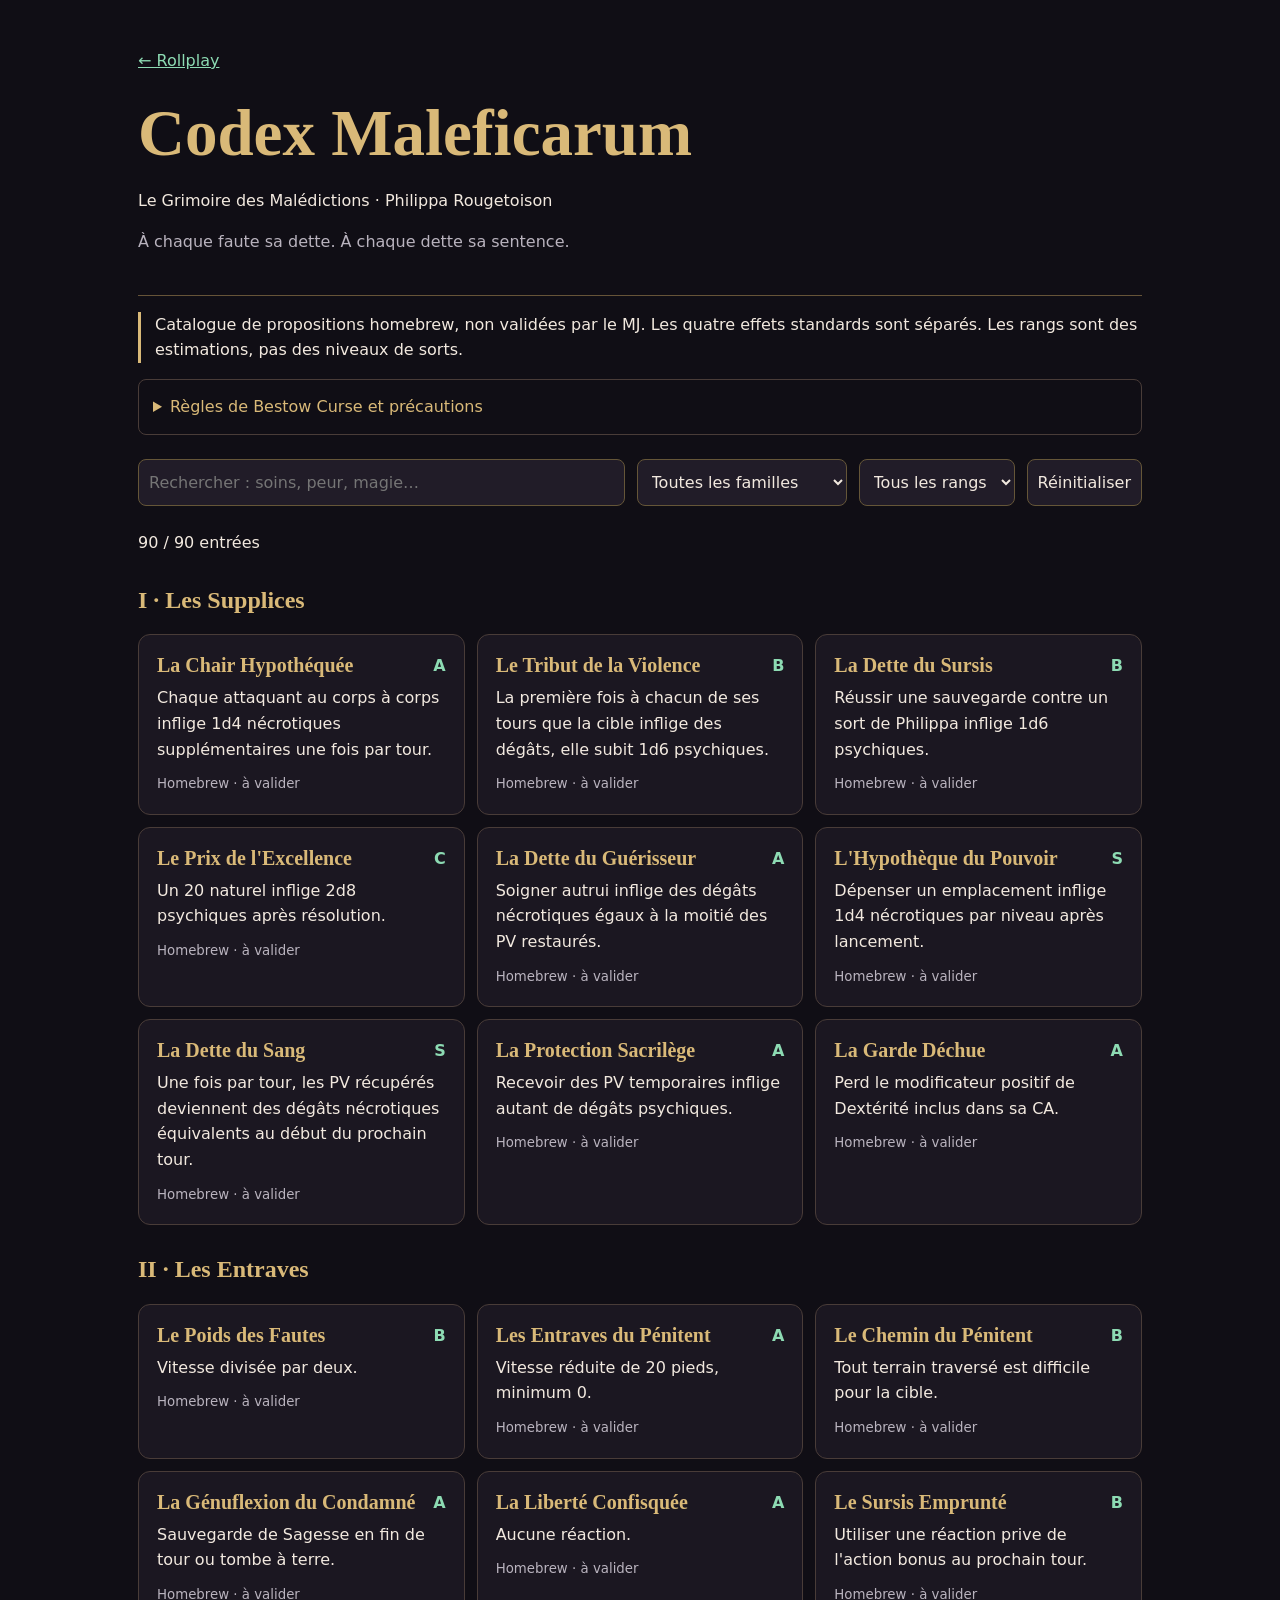
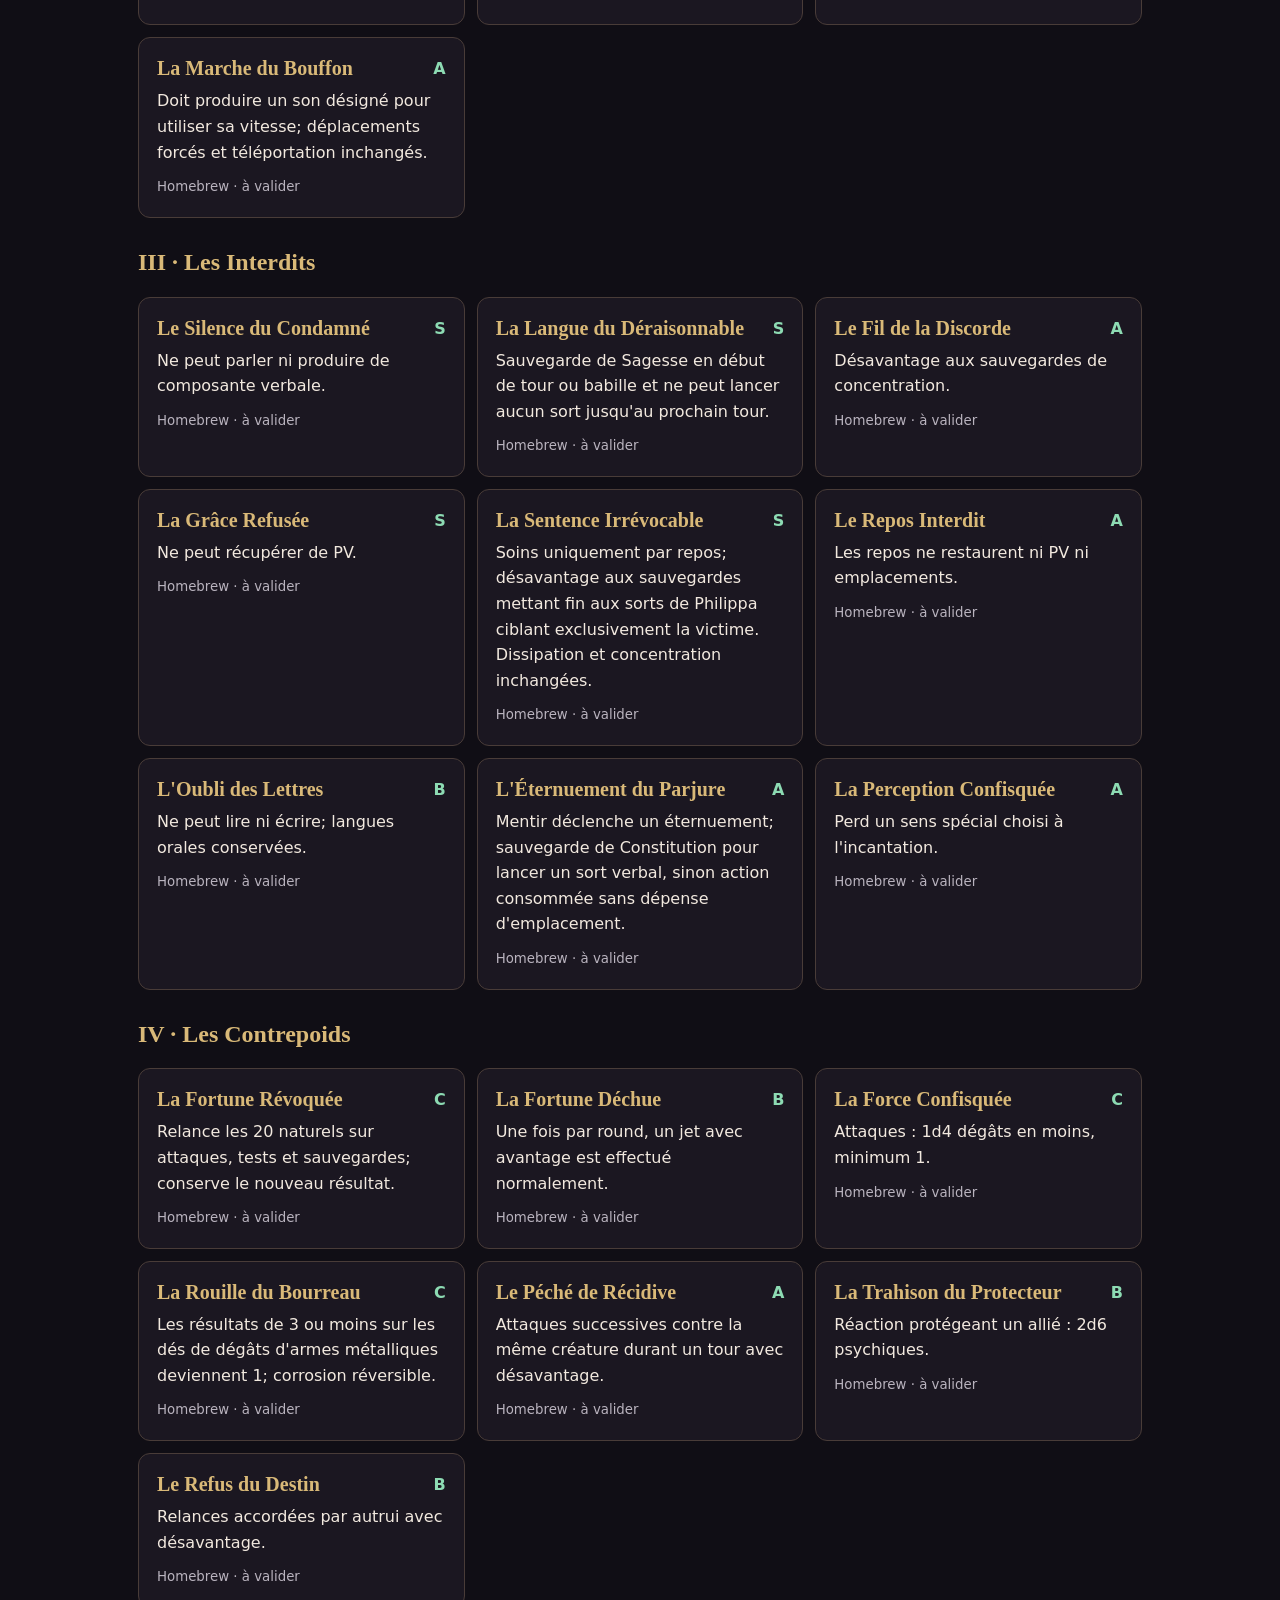
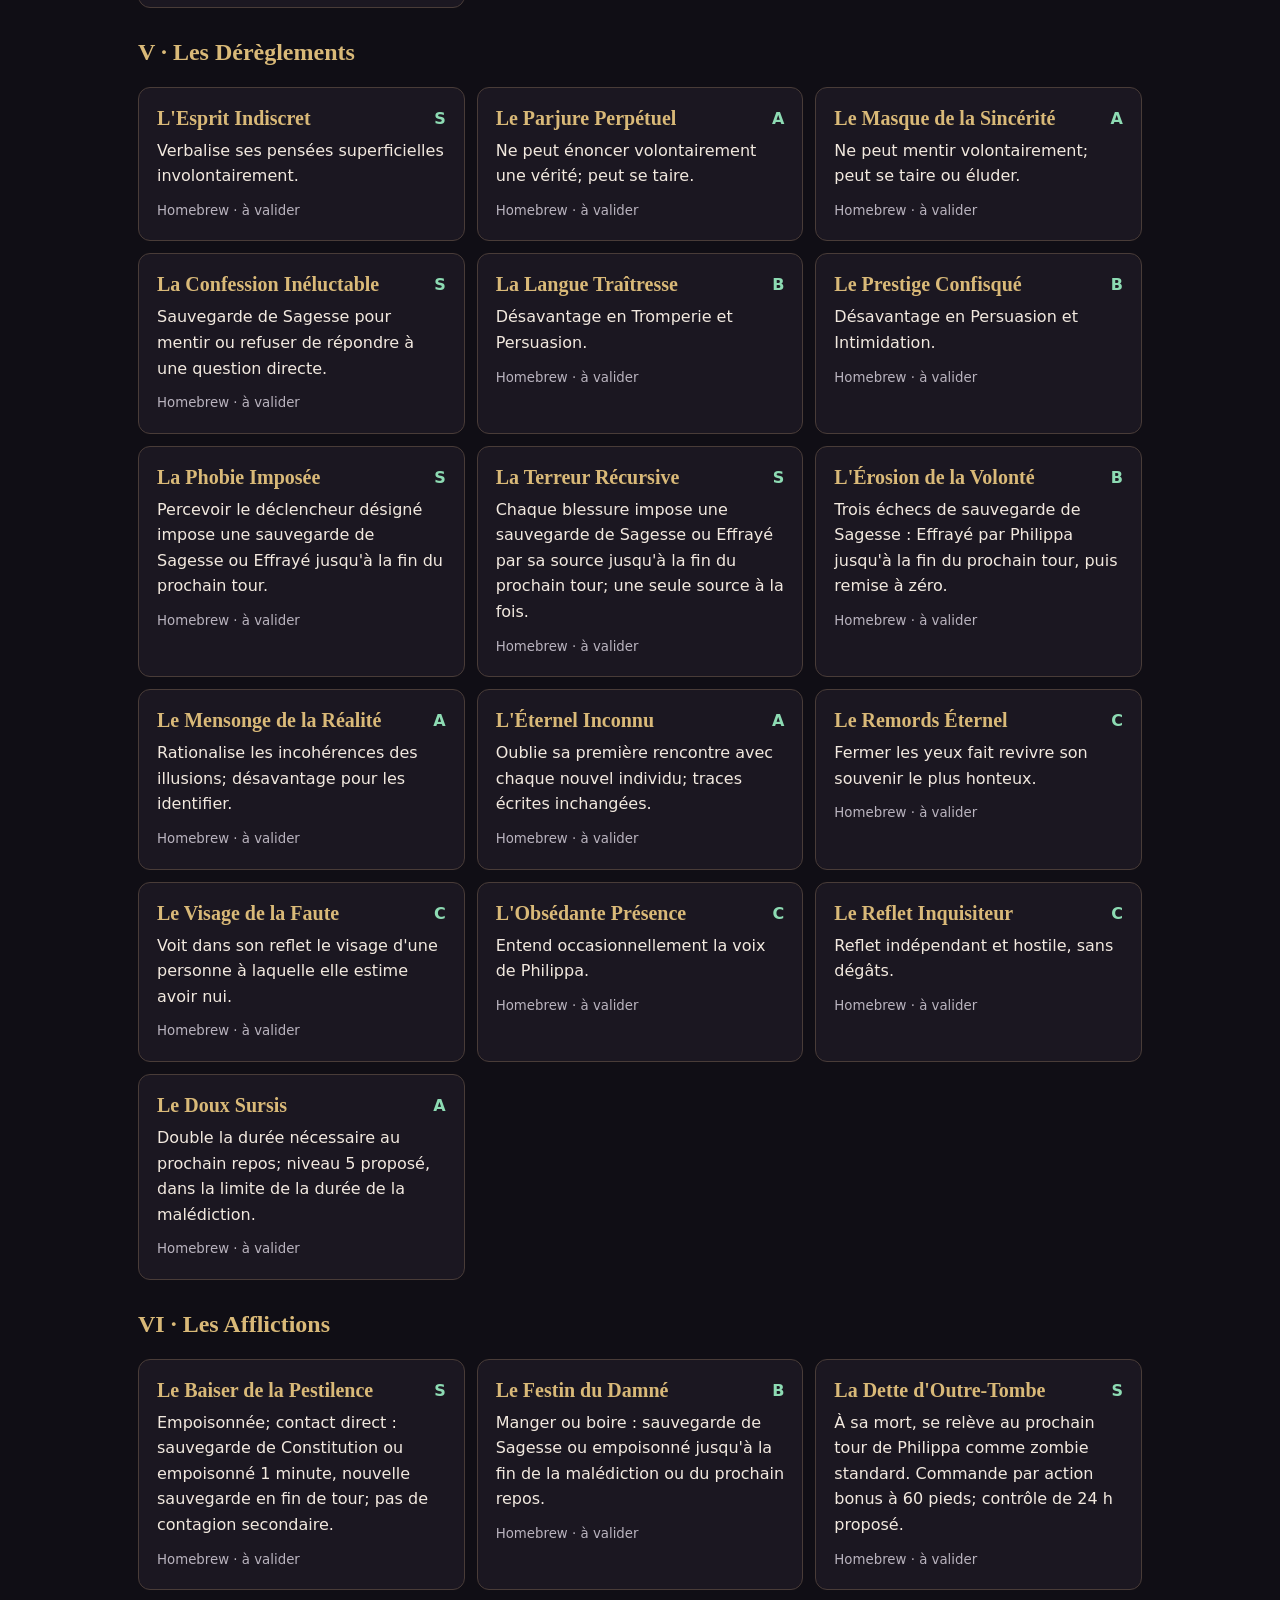
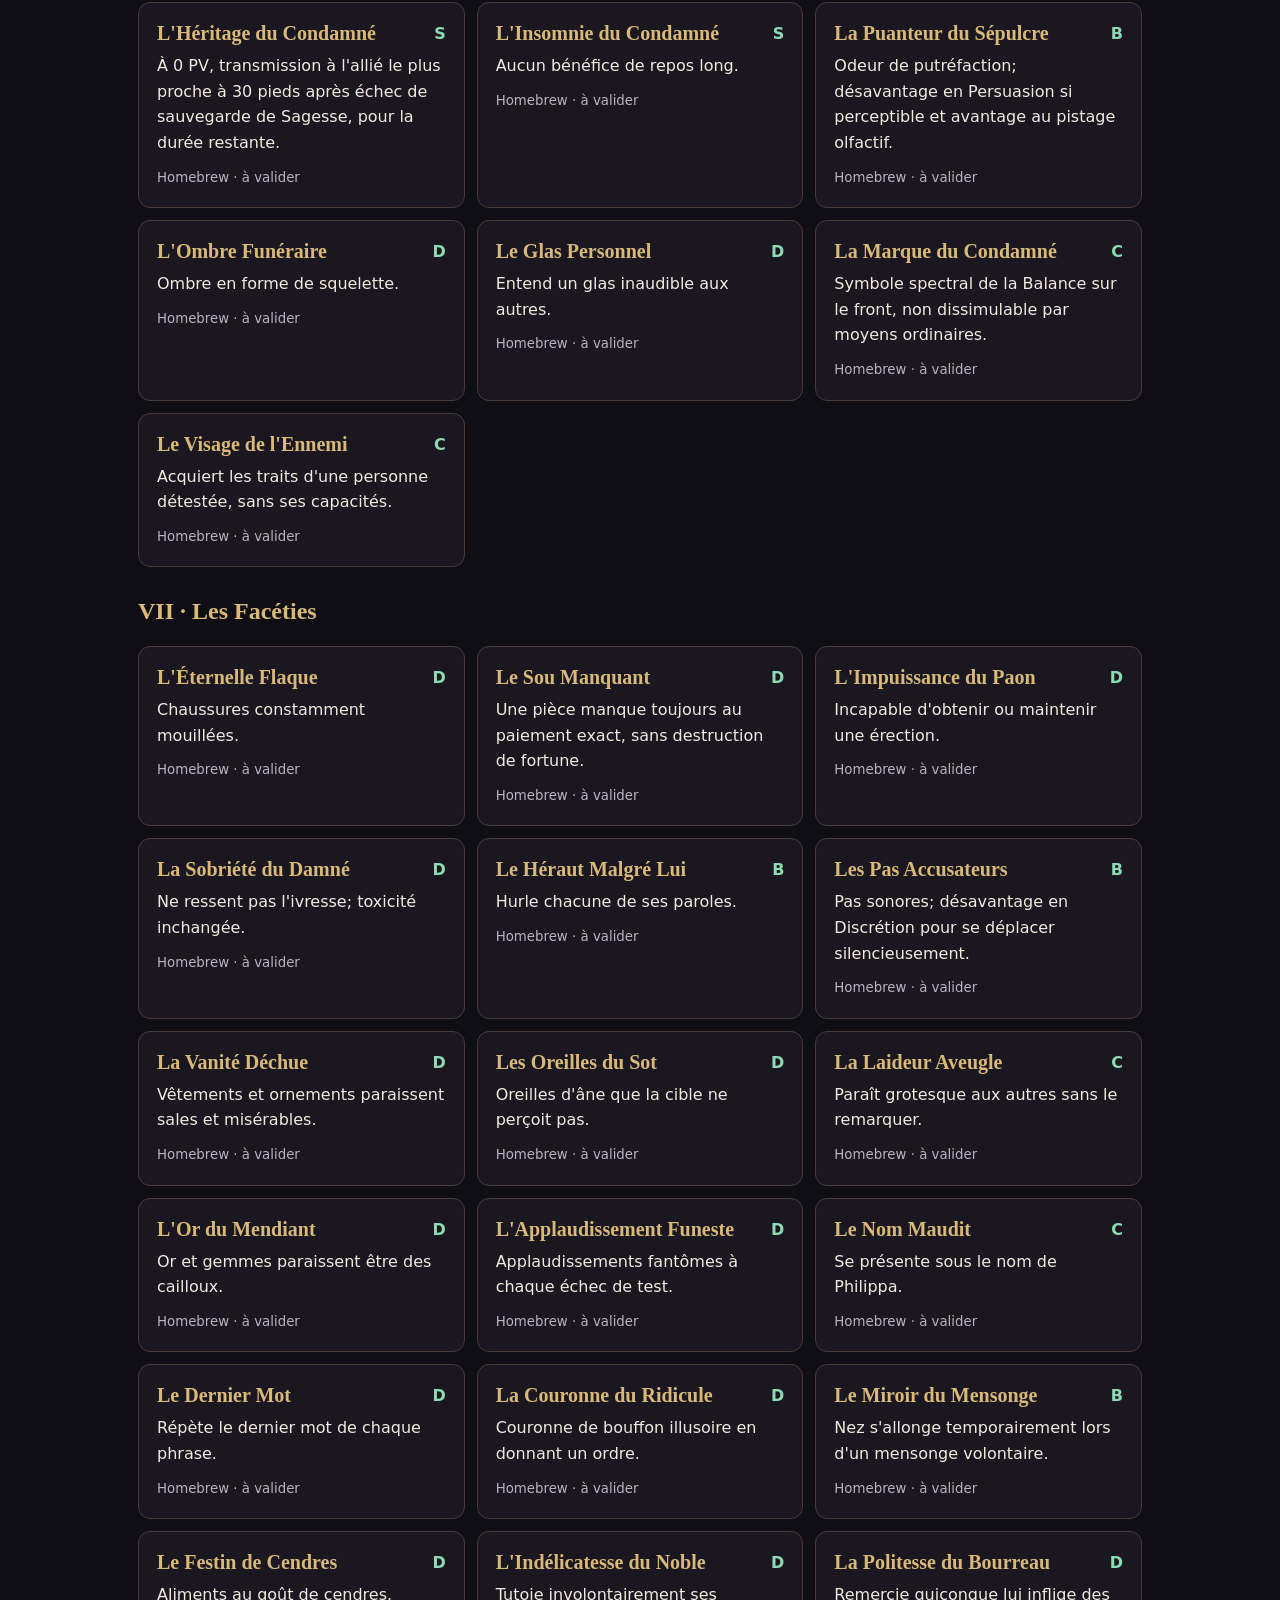
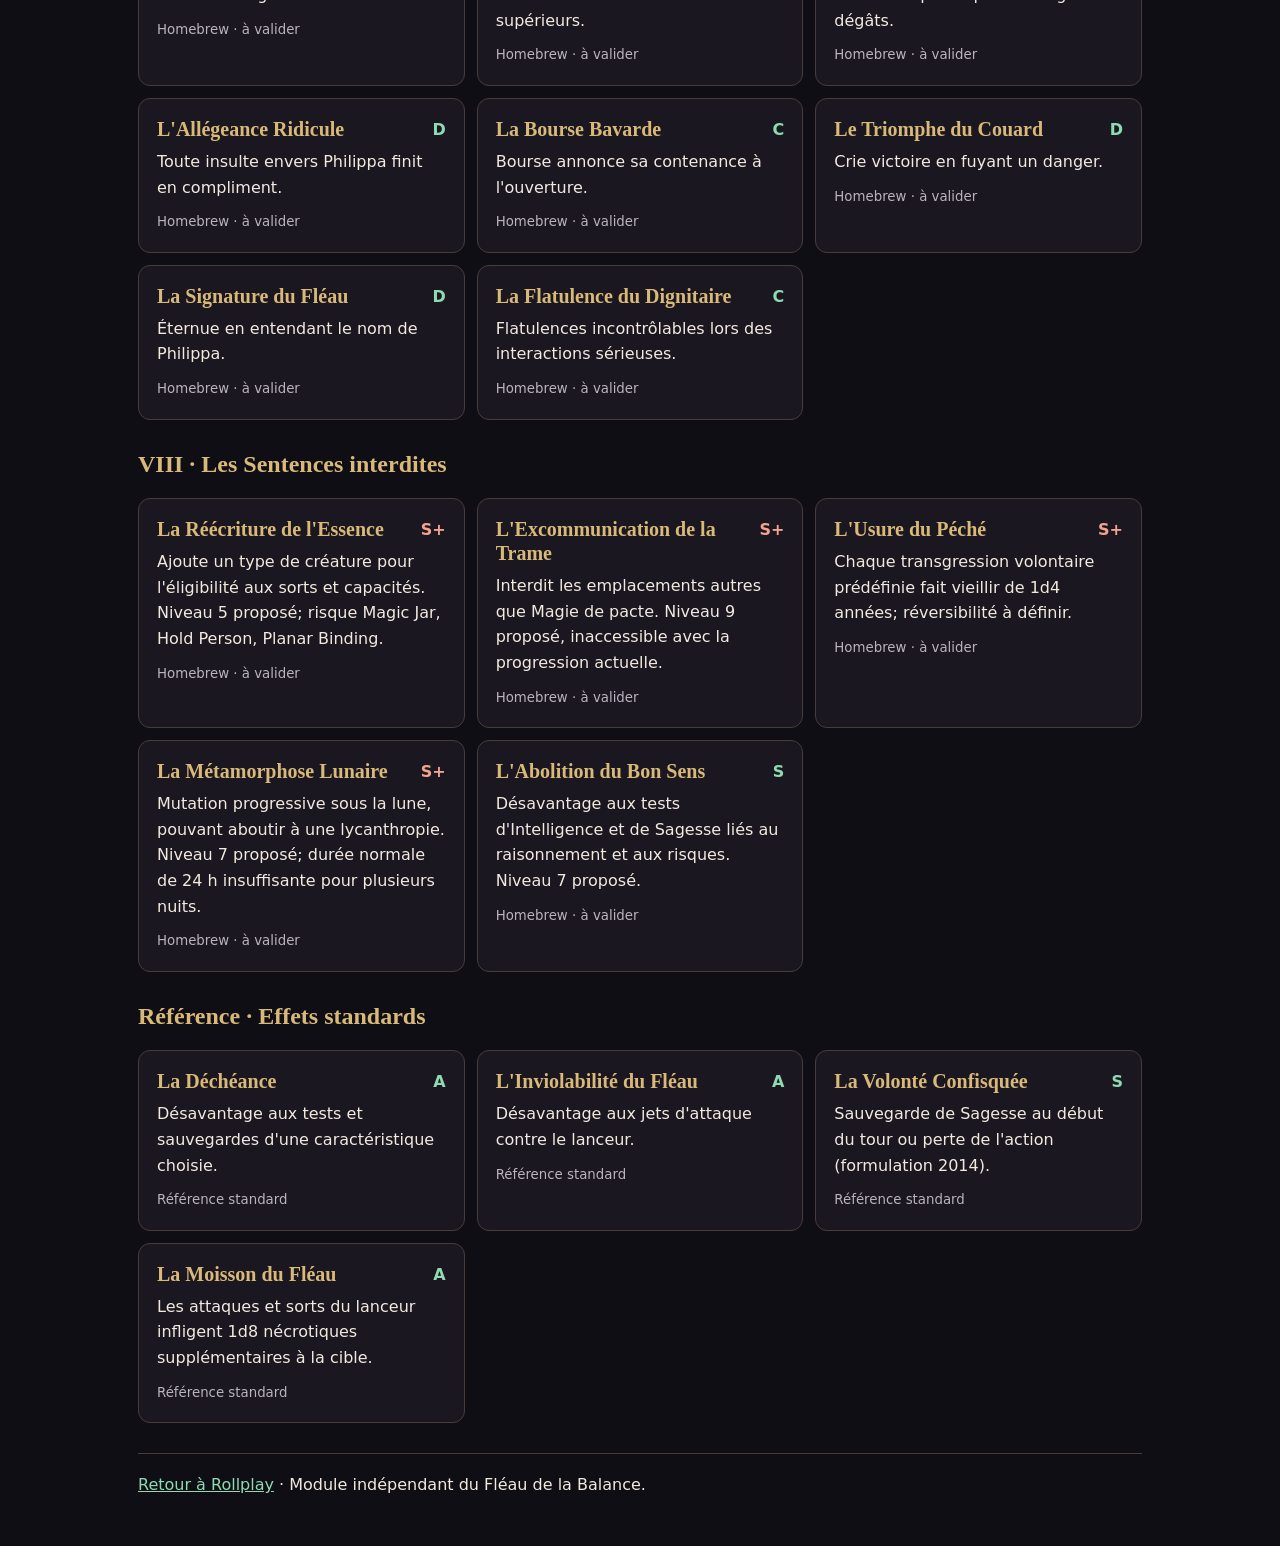
==== codex-maleficarum/index.html @ df16d347 "Add standalone Codex Maleficarum curse grimoire" ====
<!doctype html><html lang="fr"><head><meta charset="utf-8"><meta name="viewport" content="width=device-width,initial-scale=1"><title>Codex Maleficarum · Rollplay</title><style>:root{color-scheme:dark;--gold:#d9b978;--green:#8ddbb3;--muted:#b9b3be}*{box-sizing:border-box}body{margin:auto;max-width:1100px;padding:clamp(16px,4vw,48px);background:#100e15;color:#f2e9df;font:16px/1.6 system-ui}a{color:var(--green)}h1,h2,h3{font-family:Georgia,serif;color:var(--gold);line-height:1.2}h1{font-size:clamp(34px,6vw,65px);margin:20px 0 8px}header{border-bottom:1px solid #665438;padding-bottom:24px}small,.muted{color:var(--muted)}.filters{display:flex;flex-wrap:wrap;gap:12px;margin:24px 0}input,select,button{font:inherit;padding:10px;border:1px solid #655638;border-radius:8px;background:#211c28;color:#f2e9df}input{flex:1;min-width:210px}button{cursor:pointer}section{margin:30px 0}.cards{display:grid;grid-template-columns:repeat(auto-fit,minmax(min(100%,270px),1fr));gap:12px}article{background:#1b1721;border:1px solid #493c38;border-radius:12px;padding:18px}article h3{margin:0 0 8px;font-size:20px}article p{margin:8px 0}.rank{float:right;color:var(--green);font-weight:bold}.danger{color:#f4a38e}details{border:1px solid #493c38;padding:14px;border-radius:8px}summary{cursor:pointer;color:var(--gold)}.warning{border-left:3px solid var(--gold);padding-left:14px}footer{border-top:1px solid #493c38;padding-top:18px}</style></head><body><header><a href="../">← Rollplay</a><h1>Codex Maleficarum</h1><p>Le Grimoire des Malédictions · Philippa Rougetoison</p><p class="muted">À chaque faute sa dette. À chaque dette sa sentence.</p></header><p class="warning">Catalogue de propositions homebrew, non validées par le MJ. Les quatre effets standards sont séparés. Les rangs sont des estimations, pas des niveaux de sorts.</p><details><summary>Règles de Bestow Curse et précautions</summary><p>Contact, sauvegarde initiale de Sagesse. Niveau 3 : concentration, 1 minute ; niveau 4 : concentration, 10 minutes ; niveaux 5–6 : 8 heures ; niveaux 7–8 : 24 heures ; niveau 9 : jusqu'à dissipation. À partir du niveau 5, pas de concentration. Les effets du même sort ne se cumulent normalement pas. Les niveaux minimaux homebrew n'autorisent pas automatiquement une puissance supérieure. Les références sont à vérifier selon l'édition utilisée.</p><p>S+ : interdite ou risque de rupture des règles ; S : majeure ; A : excellente ; B : situationnelle ; C : spécialisée ; D : narrative. Les durées secondaires et ambiguïtés restantes sont à valider avec le MJ.</p></details><div class="filters"><input id="q" type="search" placeholder="Rechercher : soins, peur, magie…" aria-label="Rechercher"><select id="family" aria-label="Famille"><option value="">Toutes les familles</option></select><select id="rank" aria-label="Rang"><option value="">Tous les rangs</option></select><button id="reset">Réinitialiser</button></div><p id="count" role="status"></p><main id="results"></main><footer><a href="../">Retour à Rollplay</a> · Module indépendant du Fléau de la Balance.</footer><script>const data=[["Offensif","La Chair Hypothéquée","A","Chaque attaquant au corps à corps inflige 1d4 nécrotiques supplémentaires une fois par tour."],["Offensif","Le Tribut de la Violence","B","La première fois à chacun de ses tours que la cible inflige des dégâts, elle subit 1d6 psychiques."],["Offensif","La Dette du Sursis","B","Réussir une sauvegarde contre un sort de Philippa inflige 1d6 psychiques."],["Offensif","Le Prix de l'Excellence","C","Un 20 naturel inflige 2d8 psychiques après résolution."],["Offensif","La Dette du Guérisseur","A","Soigner autrui inflige des dégâts nécrotiques égaux à la moitié des PV restaurés."],["Offensif","L'Hypothèque du Pouvoir","S","Dépenser un emplacement inflige 1d4 nécrotiques par niveau après lancement."],["Offensif","La Dette du Sang","S","Une fois par tour, les PV récupérés deviennent des dégâts nécrotiques équivalents au début du prochain tour."],["Offensif","La Protection Sacrilège","A","Recevoir des PV temporaires inflige autant de dégâts psychiques."],["Offensif","La Garde Déchue","A","Perd le modificateur positif de Dextérité inclus dans sa CA."],["Contrôle physique","Le Poids des Fautes","B","Vitesse divisée par deux."],["Contrôle physique","Les Entraves du Pénitent","A","Vitesse réduite de 20 pieds, minimum 0."],["Contrôle physique","Le Chemin du Pénitent","B","Tout terrain traversé est difficile pour la cible."],["Contrôle physique","La Génuflexion du Condamné","A","Sauvegarde de Sagesse en fin de tour ou tombe à terre."],["Contrôle physique","La Liberté Confisquée","A","Aucune réaction."],["Contrôle physique","Le Sursis Emprunté","B","Utiliser une réaction prive de l'action bonus au prochain tour."],["Contrôle physique","La Marche du Bouffon","A","Doit produire un son désigné pour utiliser sa vitesse; déplacements forcés et téléportation inchangés."],["Neutralisation","Le Silence du Condamné","S","Ne peut parler ni produire de composante verbale."],["Neutralisation","La Langue du Déraisonnable","S","Sauvegarde de Sagesse en début de tour ou babille et ne peut lancer aucun sort jusqu'au prochain tour."],["Neutralisation","Le Fil de la Discorde","A","Désavantage aux sauvegardes de concentration."],["Neutralisation","La Grâce Refusée","S","Ne peut récupérer de PV."],["Neutralisation","La Sentence Irrévocable","S","Soins uniquement par repos; désavantage aux sauvegardes mettant fin aux sorts de Philippa ciblant exclusivement la victime. Dissipation et concentration inchangées."],["Neutralisation","Le Repos Interdit","A","Les repos ne restaurent ni PV ni emplacements."],["Neutralisation","L'Oubli des Lettres","B","Ne peut lire ni écrire; langues orales conservées."],["Neutralisation","L'Éternuement du Parjure","A","Mentir déclenche un éternuement; sauvegarde de Constitution pour lancer un sort verbal, sinon action consommée sans dépense d'emplacement."],["Neutralisation","La Perception Confisquée","A","Perd un sens spécial choisi à l'incantation."],["Défensif","La Fortune Révoquée","C","Relance les 20 naturels sur attaques, tests et sauvegardes; conserve le nouveau résultat."],["Défensif","La Fortune Déchue","B","Une fois par round, un jet avec avantage est effectué normalement."],["Défensif","La Force Confisquée","C","Attaques : 1d4 dégâts en moins, minimum 1."],["Défensif","La Rouille du Bourreau","C","Les résultats de 3 ou moins sur les dés de dégâts d'armes métalliques deviennent 1; corrosion réversible."],["Défensif","Le Péché de Récidive","A","Attaques successives contre la même créature durant un tour avec désavantage."],["Défensif","La Trahison du Protecteur","B","Réaction protégeant un allié : 2d6 psychiques."],["Défensif","Le Refus du Destin","B","Relances accordées par autrui avec désavantage."],["Mental et social","L'Esprit Indiscret","S","Verbalise ses pensées superficielles involontairement."],["Mental et social","Le Parjure Perpétuel","A","Ne peut énoncer volontairement une vérité; peut se taire."],["Mental et social","Le Masque de la Sincérité","A","Ne peut mentir volontairement; peut se taire ou éluder."],["Mental et social","La Confession Inéluctable","S","Sauvegarde de Sagesse pour mentir ou refuser de répondre à une question directe."],["Mental et social","La Langue Traîtresse","B","Désavantage en Tromperie et Persuasion."],["Mental et social","Le Prestige Confisqué","B","Désavantage en Persuasion et Intimidation."],["Mental et social","La Phobie Imposée","S","Percevoir le déclencheur désigné impose une sauvegarde de Sagesse ou Effrayé jusqu'à la fin du prochain tour."],["Mental et social","La Terreur Récursive","S","Chaque blessure impose une sauvegarde de Sagesse ou Effrayé par sa source jusqu'à la fin du prochain tour; une seule source à la fois."],["Mental et social","L'Érosion de la Volonté","B","Trois échecs de sauvegarde de Sagesse : Effrayé par Philippa jusqu'à la fin du prochain tour, puis remise à zéro."],["Mental et social","Le Mensonge de la Réalité","A","Rationalise les incohérences des illusions; désavantage pour les identifier."],["Mental et social","L'Éternel Inconnu","A","Oublie sa première rencontre avec chaque nouvel individu; traces écrites inchangées."],["Mental et social","Le Remords Éternel","C","Fermer les yeux fait revivre son souvenir le plus honteux."],["Mental et social","Le Visage de la Faute","C","Voit dans son reflet le visage d'une personne à laquelle elle estime avoir nui."],["Mental et social","L'Obsédante Présence","C","Entend occasionnellement la voix de Philippa."],["Mental et social","Le Reflet Inquisiteur","C","Reflet indépendant et hostile, sans dégâts."],["Mental et social","Le Doux Sursis","A","Double la durée nécessaire au prochain repos; niveau 5 proposé, dans la limite de la durée de la malédiction."],["Funéraire et corporel","Le Baiser de la Pestilence","S","Empoisonnée; contact direct : sauvegarde de Constitution ou empoisonné 1 minute, nouvelle sauvegarde en fin de tour; pas de contagion secondaire."],["Funéraire et corporel","Le Festin du Damné","B","Manger ou boire : sauvegarde de Sagesse ou empoisonné jusqu'à la fin de la malédiction ou du prochain repos."],["Funéraire et corporel","La Dette d'Outre-Tombe","S","À sa mort, se relève au prochain tour de Philippa comme zombie standard. Commande par action bonus à 60 pieds; contrôle de 24 h proposé."],["Funéraire et corporel","L'Héritage du Condamné","S","À 0 PV, transmission à l'allié le plus proche à 30 pieds après échec de sauvegarde de Sagesse, pour la durée restante."],["Funéraire et corporel","L'Insomnie du Condamné","S","Aucun bénéfice de repos long."],["Funéraire et corporel","La Puanteur du Sépulcre","B","Odeur de putréfaction; désavantage en Persuasion si perceptible et avantage au pistage olfactif."],["Funéraire et corporel","L'Ombre Funéraire","D","Ombre en forme de squelette."],["Funéraire et corporel","Le Glas Personnel","D","Entend un glas inaudible aux autres."],["Funéraire et corporel","La Marque du Condamné","C","Symbole spectral de la Balance sur le front, non dissimulable par moyens ordinaires."],["Funéraire et corporel","Le Visage de l'Ennemi","C","Acquiert les traits d'une personne détestée, sans ses capacités."],["Roleplay","L'Éternelle Flaque","D","Chaussures constamment mouillées."],["Roleplay","Le Sou Manquant","D","Une pièce manque toujours au paiement exact, sans destruction de fortune."],["Roleplay","L'Impuissance du Paon","D","Incapable d'obtenir ou maintenir une érection."],["Roleplay","La Sobriété du Damné","D","Ne ressent pas l'ivresse; toxicité inchangée."],["Roleplay","Le Héraut Malgré Lui","B","Hurle chacune de ses paroles."],["Roleplay","Les Pas Accusateurs","B","Pas sonores; désavantage en Discrétion pour se déplacer silencieusement."],["Roleplay","La Vanité Déchue","D","Vêtements et ornements paraissent sales et misérables."],["Roleplay","Les Oreilles du Sot","D","Oreilles d'âne que la cible ne perçoit pas."],["Roleplay","La Laideur Aveugle","C","Paraît grotesque aux autres sans le remarquer."],["Roleplay","L'Or du Mendiant","D","Or et gemmes paraissent être des cailloux."],["Roleplay","L'Applaudissement Funeste","D","Applaudissements fantômes à chaque échec de test."],["Roleplay","Le Nom Maudit","C","Se présente sous le nom de Philippa."],["Roleplay","Le Dernier Mot","D","Répète le dernier mot de chaque phrase."],["Roleplay","La Couronne du Ridicule","D","Couronne de bouffon illusoire en donnant un ordre."],["Roleplay","Le Miroir du Mensonge","B","Nez s'allonge temporairement lors d'un mensonge volontaire."],["Roleplay","Le Festin de Cendres","D","Aliments au goût de cendres."],["Roleplay","L'Indélicatesse du Noble","D","Tutoie involontairement ses supérieurs."],["Roleplay","La Politesse du Bourreau","D","Remercie quiconque lui inflige des dégâts."],["Roleplay","L'Allégeance Ridicule","D","Toute insulte envers Philippa finit en compliment."],["Roleplay","La Bourse Bavarde","C","Bourse annonce sa contenance à l'ouverture."],["Roleplay","Le Triomphe du Couard","D","Crie victoire en fuyant un danger."],["Roleplay","La Signature du Fléau","D","Éternue en entendant le nom de Philippa."],["Roleplay","La Flatulence du Dignitaire","C","Flatulences incontrôlables lors des interactions sérieuses."],["Ontologique","La Réécriture de l'Essence","S+","Ajoute un type de créature pour l'éligibilité aux sorts et capacités. Niveau 5 proposé; risque Magic Jar, Hold Person, Planar Binding."],["Ontologique","L'Excommunication de la Trame","S+","Interdit les emplacements autres que Magie de pacte. Niveau 9 proposé, inaccessible avec la progression actuelle."],["Ontologique","L'Usure du Péché","S+","Chaque transgression volontaire prédéfinie fait vieillir de 1d4 années; réversibilité à définir."],["Ontologique","La Métamorphose Lunaire","S+","Mutation progressive sous la lune, pouvant aboutir à une lycanthropie. Niveau 7 proposé; durée normale de 24 h insuffisante pour plusieurs nuits."],["Ontologique","L'Abolition du Bon Sens","S","Désavantage aux tests d'Intelligence et de Sagesse liés au raisonnement et aux risques. Niveau 7 proposé."],["Officiel","La Déchéance","A","Désavantage aux tests et sauvegardes d'une caractéristique choisie."],["Officiel","L'Inviolabilité du Fléau","A","Désavantage aux jets d'attaque contre le lanceur."],["Officiel","La Volonté Confisquée","S","Sauvegarde de Sagesse au début du tour ou perte de l'action (formulation 2014)."],["Officiel","La Moisson du Fléau","A","Les attaques et sorts du lanceur infligent 1d8 nécrotiques supplémentaires à la cible."]];const names={"Offensif":"I · Les Supplices","Contrôle physique":"II · Les Entraves","Neutralisation":"III · Les Interdits","Défensif":"IV · Les Contrepoids","Mental et social":"V · Les Dérèglements","Funéraire et corporel":"VI · Les Afflictions","Roleplay":"VII · Les Facéties","Ontologique":"VIII · Les Sentences interdites","Officiel":"Référence · Effets standards"};const el=id=>document.getElementById(id);const norm=s=>s.normalize("NFD").replace(/[\u0300-\u036f]/g,"").toLowerCase();for(const f of Object.keys(names))el("family").add(new Option(f,f));for(const r of ["S+","S","A","B","C","D"])el("rank").add(new Option(r,r));function node(tag,txt,cls){const e=document.createElement(tag);if(txt)e.textContent=txt;if(cls)e.className=cls;return e}function render(){const rows=data.filter(x=>(!el("family").value||x[0]===el("family").value)&&(!el("rank").value||x[2]===el("rank").value)&&norm(x.join(" ")).includes(norm(el("q").value)));el("count").textContent=rows.length+" / "+data.length+" entrées";el("results").replaceChildren();for(const f of Object.keys(names)){const subset=rows.filter(x=>x[0]===f);if(!subset.length)continue;const section=node("section");section.append(node("h2",names[f]));const grid=node("div","","cards");for(const x of subset){const card=node("article");card.append(node("span",x[2],"rank"+(x[2]==="S+"?" danger":"")),node("h3",x[1]),node("p",x[3]),node("small",f==="Officiel"?"Référence standard":"Homebrew · à valider"));grid.append(card)}section.append(grid);el("results").append(section)}if(!rows.length)el("results").append(node("p","Aucun résultat."))}for(const id of ["q","family","rank"])el(id).addEventListener("input",render);el("reset").onclick=()=>{for(const id of ["q","family","rank"])el(id).value="";render()};render();</script></body></html>
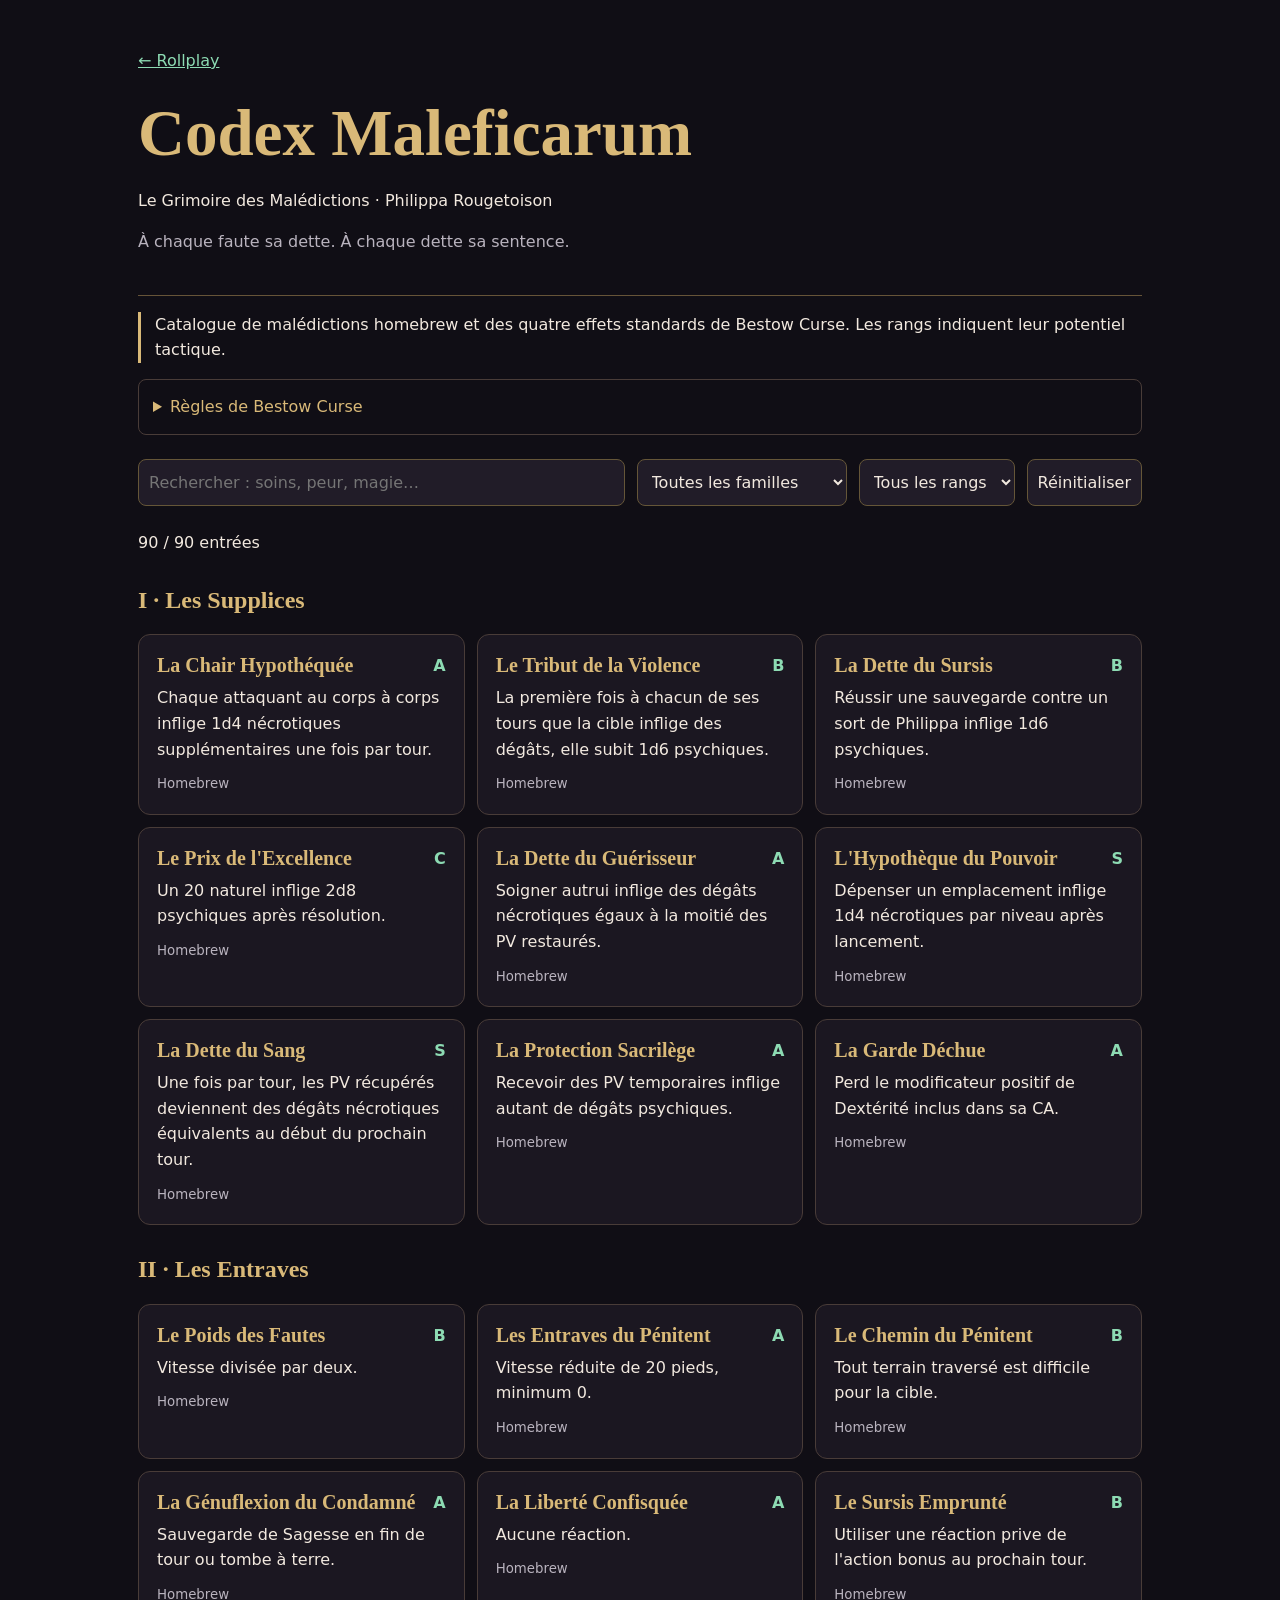
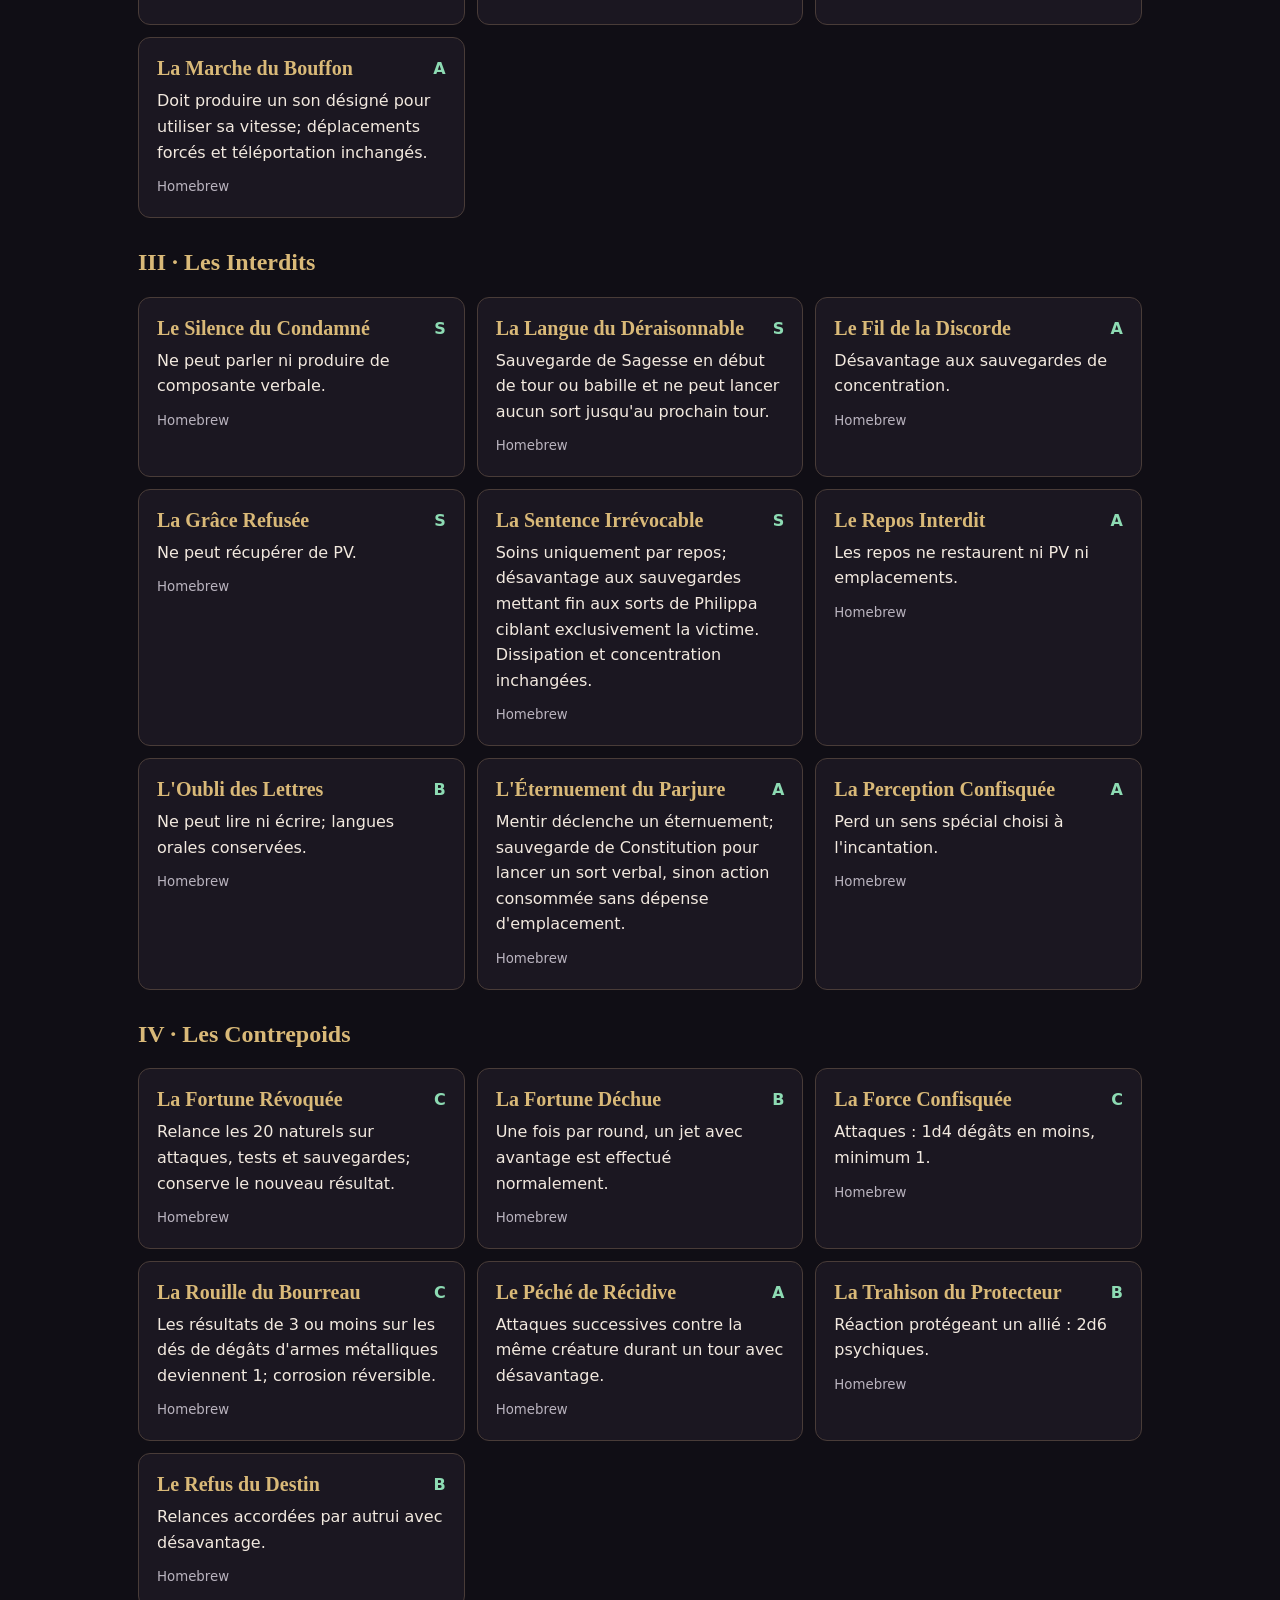
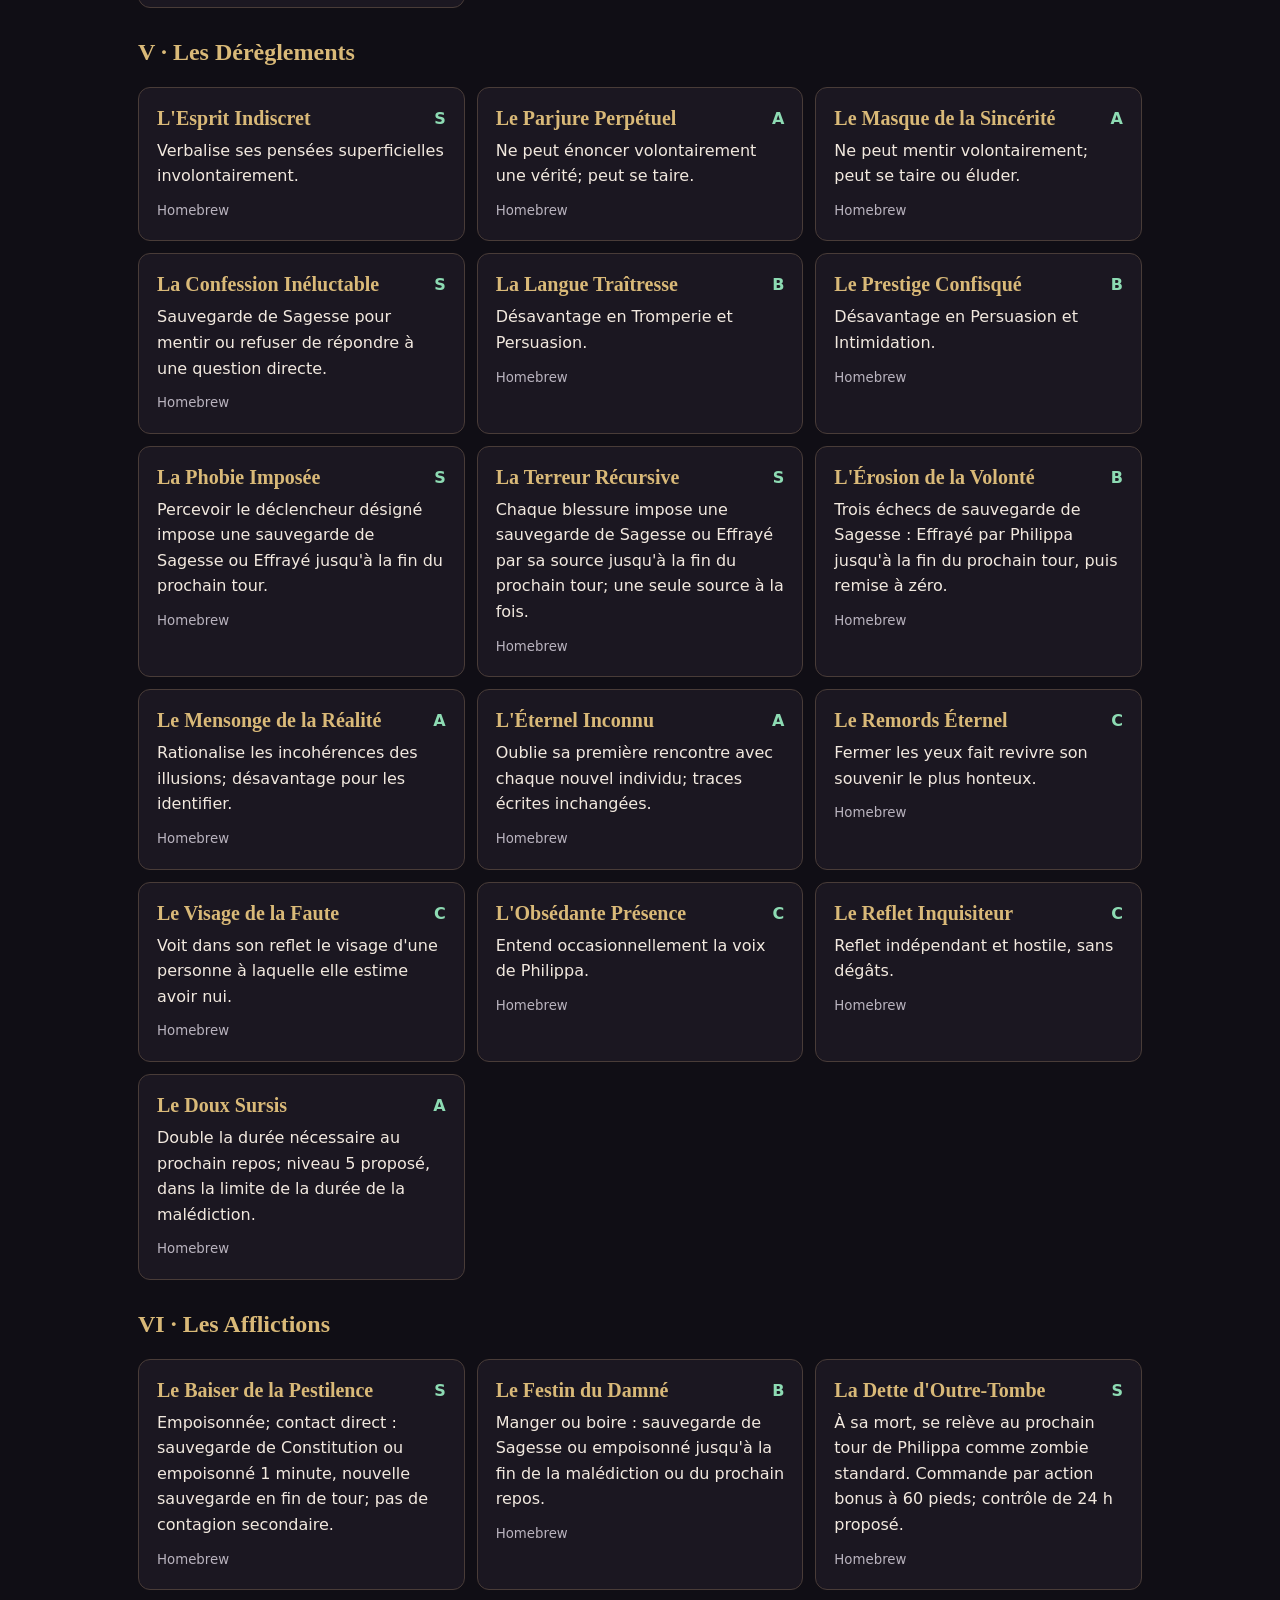
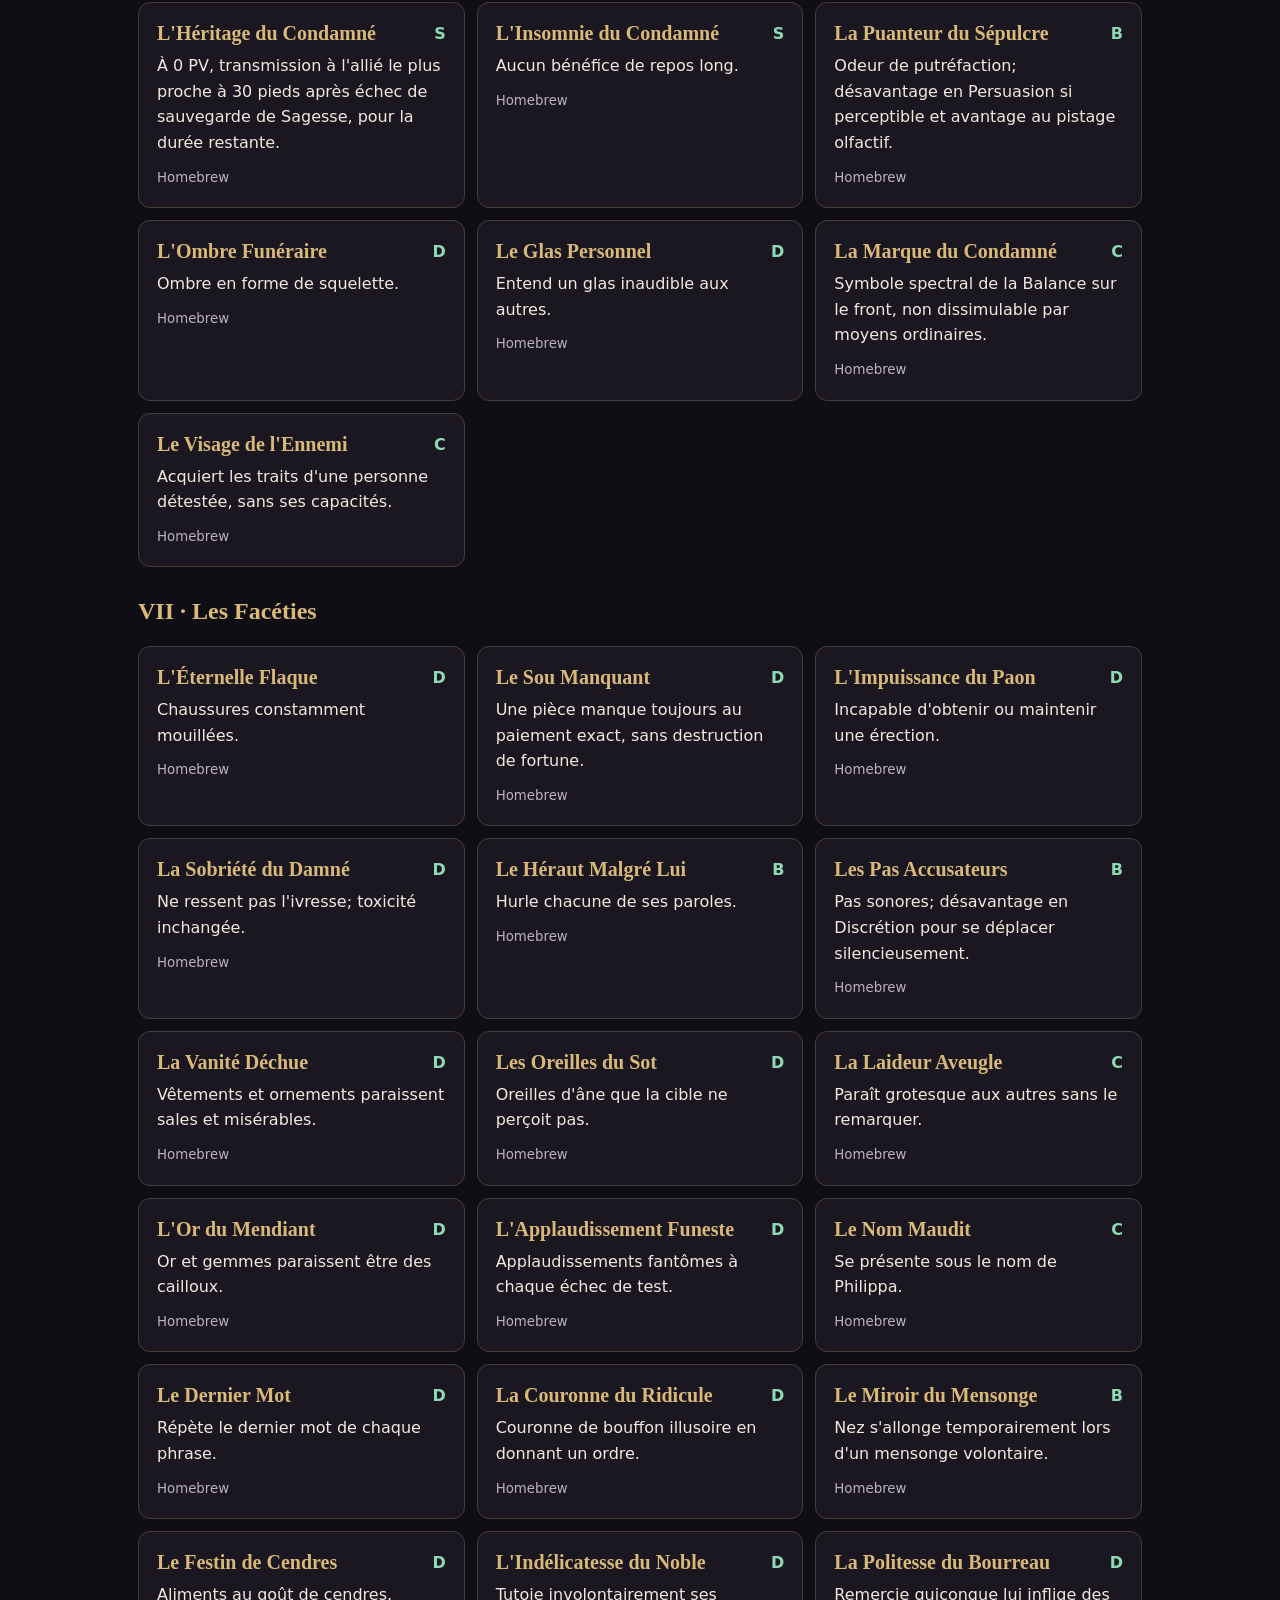
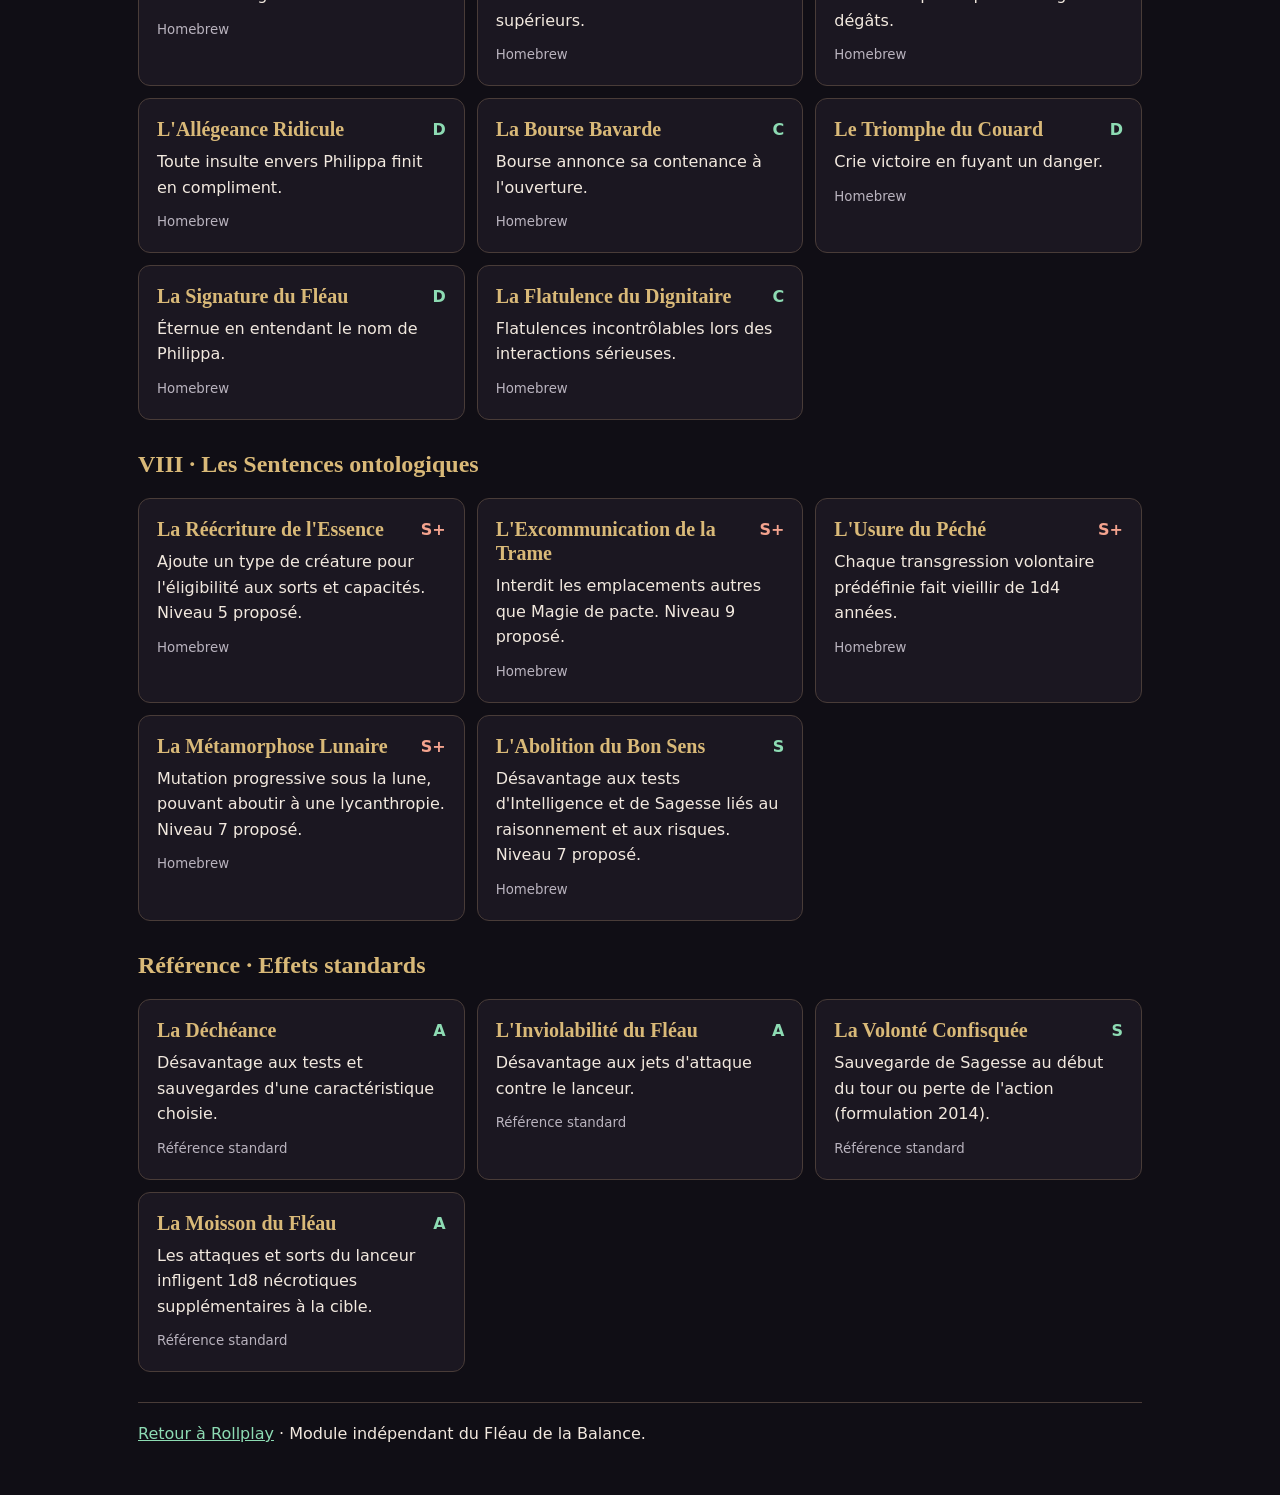
==== commit ea07d6c6: "Remove risk commentary from curse grimoire and retain neutral mechanics" ====
--- a/codex-maleficarum/index.html
+++ b/codex-maleficarum/index.html
@@ -1 +1 @@
-<!doctype html><html lang="fr"><head><meta charset="utf-8"><meta name="viewport" content="width=device-width,initial-scale=1"><title>Codex Maleficarum · Rollplay</title><style>:root{color-scheme:dark;--gold:#d9b978;--green:#8ddbb3;--muted:#b9b3be}*{box-sizing:border-box}body{margin:auto;max-width:1100px;padding:clamp(16px,4vw,48px);background:#100e15;color:#f2e9df;font:16px/1.6 system-ui}a{color:var(--green)}h1,h2,h3{font-family:Georgia,serif;color:var(--gold);line-height:1.2}h1{font-size:clamp(34px,6vw,65px);margin:20px 0 8px}header{border-bottom:1px solid #665438;padding-bottom:24px}small,.muted{color:var(--muted)}.filters{display:flex;flex-wrap:wrap;gap:12px;margin:24px 0}input,select,button{font:inherit;padding:10px;border:1px solid #655638;border-radius:8px;background:#211c28;color:#f2e9df}input{flex:1;min-width:210px}button{cursor:pointer}section{margin:30px 0}.cards{display:grid;grid-template-columns:repeat(auto-fit,minmax(min(100%,270px),1fr));gap:12px}article{background:#1b1721;border:1px solid #493c38;border-radius:12px;padding:18px}article h3{margin:0 0 8px;font-size:20px}article p{margin:8px 0}.rank{float:right;color:var(--green);font-weight:bold}.danger{color:#f4a38e}details{border:1px solid #493c38;padding:14px;border-radius:8px}summary{cursor:pointer;color:var(--gold)}.warning{border-left:3px solid var(--gold);padding-left:14px}footer{border-top:1px solid #493c38;padding-top:18px}</style></head><body><header><a href="../">← Rollplay</a><h1>Codex Maleficarum</h1><p>Le Grimoire des Malédictions · Philippa Rougetoison</p><p class="muted">À chaque faute sa dette. À chaque dette sa sentence.</p></header><p class="warning">Catalogue de propositions homebrew, non validées par le MJ. Les quatre effets standards sont séparés. Les rangs sont des estimations, pas des niveaux de sorts.</p><details><summary>Règles de Bestow Curse et précautions</summary><p>Contact, sauvegarde initiale de Sagesse. Niveau 3 : concentration, 1 minute ; niveau 4 : concentration, 10 minutes ; niveaux 5–6 : 8 heures ; niveaux 7–8 : 24 heures ; niveau 9 : jusqu'à dissipation. À partir du niveau 5, pas de concentration. Les effets du même sort ne se cumulent normalement pas. Les niveaux minimaux homebrew n'autorisent pas automatiquement une puissance supérieure. Les références sont à vérifier selon l'édition utilisée.</p><p>S+ : interdite ou risque de rupture des règles ; S : majeure ; A : excellente ; B : situationnelle ; C : spécialisée ; D : narrative. Les durées secondaires et ambiguïtés restantes sont à valider avec le MJ.</p></details><div class="filters"><input id="q" type="search" placeholder="Rechercher : soins, peur, magie…" aria-label="Rechercher"><select id="family" aria-label="Famille"><option value="">Toutes les familles</option></select><select id="rank" aria-label="Rang"><option value="">Tous les rangs</option></select><button id="reset">Réinitialiser</button></div><p id="count" role="status"></p><main id="results"></main><footer><a href="../">Retour à Rollplay</a> · Module indépendant du Fléau de la Balance.</footer><script>const data=[["Offensif","La Chair Hypothéquée","A","Chaque attaquant au corps à corps inflige 1d4 nécrotiques supplémentaires une fois par tour."],["Offensif","Le Tribut de la Violence","B","La première fois à chacun de ses tours que la cible inflige des dégâts, elle subit 1d6 psychiques."],["Offensif","La Dette du Sursis","B","Réussir une sauvegarde contre un sort de Philippa inflige 1d6 psychiques."],["Offensif","Le Prix de l'Excellence","C","Un 20 naturel inflige 2d8 psychiques après résolution."],["Offensif","La Dette du Guérisseur","A","Soigner autrui inflige des dégâts nécrotiques égaux à la moitié des PV restaurés."],["Offensif","L'Hypothèque du Pouvoir","S","Dépenser un emplacement inflige 1d4 nécrotiques par niveau après lancement."],["Offensif","La Dette du Sang","S","Une fois par tour, les PV récupérés deviennent des dégâts nécrotiques équivalents au début du prochain tour."],["Offensif","La Protection Sacrilège","A","Recevoir des PV temporaires inflige autant de dégâts psychiques."],["Offensif","La Garde Déchue","A","Perd le modificateur positif de Dextérité inclus dans sa CA."],["Contrôle physique","Le Poids des Fautes","B","Vitesse divisée par deux."],["Contrôle physique","Les Entraves du Pénitent","A","Vitesse réduite de 20 pieds, minimum 0."],["Contrôle physique","Le Chemin du Pénitent","B","Tout terrain traversé est difficile pour la cible."],["Contrôle physique","La Génuflexion du Condamné","A","Sauvegarde de Sagesse en fin de tour ou tombe à terre."],["Contrôle physique","La Liberté Confisquée","A","Aucune réaction."],["Contrôle physique","Le Sursis Emprunté","B","Utiliser une réaction prive de l'action bonus au prochain tour."],["Contrôle physique","La Marche du Bouffon","A","Doit produire un son désigné pour utiliser sa vitesse; déplacements forcés et téléportation inchangés."],["Neutralisation","Le Silence du Condamné","S","Ne peut parler ni produire de composante verbale."],["Neutralisation","La Langue du Déraisonnable","S","Sauvegarde de Sagesse en début de tour ou babille et ne peut lancer aucun sort jusqu'au prochain tour."],["Neutralisation","Le Fil de la Discorde","A","Désavantage aux sauvegardes de concentration."],["Neutralisation","La Grâce Refusée","S","Ne peut récupérer de PV."],["Neutralisation","La Sentence Irrévocable","S","Soins uniquement par repos; désavantage aux sauvegardes mettant fin aux sorts de Philippa ciblant exclusivement la victime. Dissipation et concentration inchangées."],["Neutralisation","Le Repos Interdit","A","Les repos ne restaurent ni PV ni emplacements."],["Neutralisation","L'Oubli des Lettres","B","Ne peut lire ni écrire; langues orales conservées."],["Neutralisation","L'Éternuement du Parjure","A","Mentir déclenche un éternuement; sauvegarde de Constitution pour lancer un sort verbal, sinon action consommée sans dépense d'emplacement."],["Neutralisation","La Perception Confisquée","A","Perd un sens spécial choisi à l'incantation."],["Défensif","La Fortune Révoquée","C","Relance les 20 naturels sur attaques, tests et sauvegardes; conserve le nouveau résultat."],["Défensif","La Fortune Déchue","B","Une fois par round, un jet avec avantage est effectué normalement."],["Défensif","La Force Confisquée","C","Attaques : 1d4 dégâts en moins, minimum 1."],["Défensif","La Rouille du Bourreau","C","Les résultats de 3 ou moins sur les dés de dégâts d'armes métalliques deviennent 1; corrosion réversible."],["Défensif","Le Péché de Récidive","A","Attaques successives contre la même créature durant un tour avec désavantage."],["Défensif","La Trahison du Protecteur","B","Réaction protégeant un allié : 2d6 psychiques."],["Défensif","Le Refus du Destin","B","Relances accordées par autrui avec désavantage."],["Mental et social","L'Esprit Indiscret","S","Verbalise ses pensées superficielles involontairement."],["Mental et social","Le Parjure Perpétuel","A","Ne peut énoncer volontairement une vérité; peut se taire."],["Mental et social","Le Masque de la Sincérité","A","Ne peut mentir volontairement; peut se taire ou éluder."],["Mental et social","La Confession Inéluctable","S","Sauvegarde de Sagesse pour mentir ou refuser de répondre à une question directe."],["Mental et social","La Langue Traîtresse","B","Désavantage en Tromperie et Persuasion."],["Mental et social","Le Prestige Confisqué","B","Désavantage en Persuasion et Intimidation."],["Mental et social","La Phobie Imposée","S","Percevoir le déclencheur désigné impose une sauvegarde de Sagesse ou Effrayé jusqu'à la fin du prochain tour."],["Mental et social","La Terreur Récursive","S","Chaque blessure impose une sauvegarde de Sagesse ou Effrayé par sa source jusqu'à la fin du prochain tour; une seule source à la fois."],["Mental et social","L'Érosion de la Volonté","B","Trois échecs de sauvegarde de Sagesse : Effrayé par Philippa jusqu'à la fin du prochain tour, puis remise à zéro."],["Mental et social","Le Mensonge de la Réalité","A","Rationalise les incohérences des illusions; désavantage pour les identifier."],["Mental et social","L'Éternel Inconnu","A","Oublie sa première rencontre avec chaque nouvel individu; traces écrites inchangées."],["Mental et social","Le Remords Éternel","C","Fermer les yeux fait revivre son souvenir le plus honteux."],["Mental et social","Le Visage de la Faute","C","Voit dans son reflet le visage d'une personne à laquelle elle estime avoir nui."],["Mental et social","L'Obsédante Présence","C","Entend occasionnellement la voix de Philippa."],["Mental et social","Le Reflet Inquisiteur","C","Reflet indépendant et hostile, sans dégâts."],["Mental et social","Le Doux Sursis","A","Double la durée nécessaire au prochain repos; niveau 5 proposé, dans la limite de la durée de la malédiction."],["Funéraire et corporel","Le Baiser de la Pestilence","S","Empoisonnée; contact direct : sauvegarde de Constitution ou empoisonné 1 minute, nouvelle sauvegarde en fin de tour; pas de contagion secondaire."],["Funéraire et corporel","Le Festin du Damné","B","Manger ou boire : sauvegarde de Sagesse ou empoisonné jusqu'à la fin de la malédiction ou du prochain repos."],["Funéraire et corporel","La Dette d'Outre-Tombe","S","À sa mort, se relève au prochain tour de Philippa comme zombie standard. Commande par action bonus à 60 pieds; contrôle de 24 h proposé."],["Funéraire et corporel","L'Héritage du Condamné","S","À 0 PV, transmission à l'allié le plus proche à 30 pieds après échec de sauvegarde de Sagesse, pour la durée restante."],["Funéraire et corporel","L'Insomnie du Condamné","S","Aucun bénéfice de repos long."],["Funéraire et corporel","La Puanteur du Sépulcre","B","Odeur de putréfaction; désavantage en Persuasion si perceptible et avantage au pistage olfactif."],["Funéraire et corporel","L'Ombre Funéraire","D","Ombre en forme de squelette."],["Funéraire et corporel","Le Glas Personnel","D","Entend un glas inaudible aux autres."],["Funéraire et corporel","La Marque du Condamné","C","Symbole spectral de la Balance sur le front, non dissimulable par moyens ordinaires."],["Funéraire et corporel","Le Visage de l'Ennemi","C","Acquiert les traits d'une personne détestée, sans ses capacités."],["Roleplay","L'Éternelle Flaque","D","Chaussures constamment mouillées."],["Roleplay","Le Sou Manquant","D","Une pièce manque toujours au paiement exact, sans destruction de fortune."],["Roleplay","L'Impuissance du Paon","D","Incapable d'obtenir ou maintenir une érection."],["Roleplay","La Sobriété du Damné","D","Ne ressent pas l'ivresse; toxicité inchangée."],["Roleplay","Le Héraut Malgré Lui","B","Hurle chacune de ses paroles."],["Roleplay","Les Pas Accusateurs","B","Pas sonores; désavantage en Discrétion pour se déplacer silencieusement."],["Roleplay","La Vanité Déchue","D","Vêtements et ornements paraissent sales et misérables."],["Roleplay","Les Oreilles du Sot","D","Oreilles d'âne que la cible ne perçoit pas."],["Roleplay","La Laideur Aveugle","C","Paraît grotesque aux autres sans le remarquer."],["Roleplay","L'Or du Mendiant","D","Or et gemmes paraissent être des cailloux."],["Roleplay","L'Applaudissement Funeste","D","Applaudissements fantômes à chaque échec de test."],["Roleplay","Le Nom Maudit","C","Se présente sous le nom de Philippa."],["Roleplay","Le Dernier Mot","D","Répète le dernier mot de chaque phrase."],["Roleplay","La Couronne du Ridicule","D","Couronne de bouffon illusoire en donnant un ordre."],["Roleplay","Le Miroir du Mensonge","B","Nez s'allonge temporairement lors d'un mensonge volontaire."],["Roleplay","Le Festin de Cendres","D","Aliments au goût de cendres."],["Roleplay","L'Indélicatesse du Noble","D","Tutoie involontairement ses supérieurs."],["Roleplay","La Politesse du Bourreau","D","Remercie quiconque lui inflige des dégâts."],["Roleplay","L'Allégeance Ridicule","D","Toute insulte envers Philippa finit en compliment."],["Roleplay","La Bourse Bavarde","C","Bourse annonce sa contenance à l'ouverture."],["Roleplay","Le Triomphe du Couard","D","Crie victoire en fuyant un danger."],["Roleplay","La Signature du Fléau","D","Éternue en entendant le nom de Philippa."],["Roleplay","La Flatulence du Dignitaire","C","Flatulences incontrôlables lors des interactions sérieuses."],["Ontologique","La Réécriture de l'Essence","S+","Ajoute un type de créature pour l'éligibilité aux sorts et capacités. Niveau 5 proposé; risque Magic Jar, Hold Person, Planar Binding."],["Ontologique","L'Excommunication de la Trame","S+","Interdit les emplacements autres que Magie de pacte. Niveau 9 proposé, inaccessible avec la progression actuelle."],["Ontologique","L'Usure du Péché","S+","Chaque transgression volontaire prédéfinie fait vieillir de 1d4 années; réversibilité à définir."],["Ontologique","La Métamorphose Lunaire","S+","Mutation progressive sous la lune, pouvant aboutir à une lycanthropie. Niveau 7 proposé; durée normale de 24 h insuffisante pour plusieurs nuits."],["Ontologique","L'Abolition du Bon Sens","S","Désavantage aux tests d'Intelligence et de Sagesse liés au raisonnement et aux risques. Niveau 7 proposé."],["Officiel","La Déchéance","A","Désavantage aux tests et sauvegardes d'une caractéristique choisie."],["Officiel","L'Inviolabilité du Fléau","A","Désavantage aux jets d'attaque contre le lanceur."],["Officiel","La Volonté Confisquée","S","Sauvegarde de Sagesse au début du tour ou perte de l'action (formulation 2014)."],["Officiel","La Moisson du Fléau","A","Les attaques et sorts du lanceur infligent 1d8 nécrotiques supplémentaires à la cible."]];const names={"Offensif":"I · Les Supplices","Contrôle physique":"II · Les Entraves","Neutralisation":"III · Les Interdits","Défensif":"IV · Les Contrepoids","Mental et social":"V · Les Dérèglements","Funéraire et corporel":"VI · Les Afflictions","Roleplay":"VII · Les Facéties","Ontologique":"VIII · Les Sentences interdites","Officiel":"Référence · Effets standards"};const el=id=>document.getElementById(id);const norm=s=>s.normalize("NFD").replace(/[\u0300-\u036f]/g,"").toLowerCase();for(const f of Object.keys(names))el("family").add(new Option(f,f));for(const r of ["S+","S","A","B","C","D"])el("rank").add(new Option(r,r));function node(tag,txt,cls){const e=document.createElement(tag);if(txt)e.textContent=txt;if(cls)e.className=cls;return e}function render(){const rows=data.filter(x=>(!el("family").value||x[0]===el("family").value)&&(!el("rank").value||x[2]===el("rank").value)&&norm(x.join(" ")).includes(norm(el("q").value)));el("count").textContent=rows.length+" / "+data.length+" entrées";el("results").replaceChildren();for(const f of Object.keys(names)){const subset=rows.filter(x=>x[0]===f);if(!subset.length)continue;const section=node("section");section.append(node("h2",names[f]));const grid=node("div","","cards");for(const x of subset){const card=node("article");card.append(node("span",x[2],"rank"+(x[2]==="S+"?" danger":"")),node("h3",x[1]),node("p",x[3]),node("small",f==="Officiel"?"Référence standard":"Homebrew · à valider"));grid.append(card)}section.append(grid);el("results").append(section)}if(!rows.length)el("results").append(node("p","Aucun résultat."))}for(const id of ["q","family","rank"])el(id).addEventListener("input",render);el("reset").onclick=()=>{for(const id of ["q","family","rank"])el(id).value="";render()};render();</script></body></html>+<!doctype html><html lang="fr"><head><meta charset="utf-8"><meta name="viewport" content="width=device-width,initial-scale=1"><title>Codex Maleficarum · Rollplay</title><style>:root{color-scheme:dark;--gold:#d9b978;--green:#8ddbb3;--muted:#b9b3be}*{box-sizing:border-box}body{margin:auto;max-width:1100px;padding:clamp(16px,4vw,48px);background:#100e15;color:#f2e9df;font:16px/1.6 system-ui}a{color:var(--green)}h1,h2,h3{font-family:Georgia,serif;color:var(--gold);line-height:1.2}h1{font-size:clamp(34px,6vw,65px);margin:20px 0 8px}header{border-bottom:1px solid #665438;padding-bottom:24px}small,.muted{color:var(--muted)}.filters{display:flex;flex-wrap:wrap;gap:12px;margin:24px 0}input,select,button{font:inherit;padding:10px;border:1px solid #655638;border-radius:8px;background:#211c28;color:#f2e9df}input{flex:1;min-width:210px}button{cursor:pointer}section{margin:30px 0}.cards{display:grid;grid-template-columns:repeat(auto-fit,minmax(min(100%,270px),1fr));gap:12px}article{background:#1b1721;border:1px solid #493c38;border-radius:12px;padding:18px}article h3{margin:0 0 8px;font-size:20px}article p{margin:8px 0}.rank{float:right;color:var(--green);font-weight:bold}.danger{color:#f4a38e}details{border:1px solid #493c38;padding:14px;border-radius:8px}summary{cursor:pointer;color:var(--gold)}.warning{border-left:3px solid var(--gold);padding-left:14px}footer{border-top:1px solid #493c38;padding-top:18px}</style></head><body><header><a href="../">← Rollplay</a><h1>Codex Maleficarum</h1><p>Le Grimoire des Malédictions · Philippa Rougetoison</p><p class="muted">À chaque faute sa dette. À chaque dette sa sentence.</p></header><p class="warning">Catalogue de malédictions homebrew et des quatre effets standards de Bestow Curse. Les rangs indiquent leur potentiel tactique.</p><details><summary>Règles de Bestow Curse</summary><p>Contact, sauvegarde initiale de Sagesse. Niveau 3 : concentration, 1 minute ; niveau 4 : concentration, 10 minutes ; niveaux 5–6 : 8 heures ; niveaux 7–8 : 24 heures ; niveau 9 : jusqu'à dissipation. À partir du niveau 5, pas de concentration. Les effets du même sort ne se cumulent normalement pas. </p><p>S+ : exceptionnelle ; S : majeure ; A : excellente ; B : situationnelle ; C : spécialisée ; D : narrative.</p></details><div class="filters"><input id="q" type="search" placeholder="Rechercher : soins, peur, magie…" aria-label="Rechercher"><select id="family" aria-label="Famille"><option value="">Toutes les familles</option></select><select id="rank" aria-label="Rang"><option value="">Tous les rangs</option></select><button id="reset">Réinitialiser</button></div><p id="count" role="status"></p><main id="results"></main><footer><a href="../">Retour à Rollplay</a> · Module indépendant du Fléau de la Balance.</footer><script>const data=[["Offensif","La Chair Hypothéquée","A","Chaque attaquant au corps à corps inflige 1d4 nécrotiques supplémentaires une fois par tour."],["Offensif","Le Tribut de la Violence","B","La première fois à chacun de ses tours que la cible inflige des dégâts, elle subit 1d6 psychiques."],["Offensif","La Dette du Sursis","B","Réussir une sauvegarde contre un sort de Philippa inflige 1d6 psychiques."],["Offensif","Le Prix de l'Excellence","C","Un 20 naturel inflige 2d8 psychiques après résolution."],["Offensif","La Dette du Guérisseur","A","Soigner autrui inflige des dégâts nécrotiques égaux à la moitié des PV restaurés."],["Offensif","L'Hypothèque du Pouvoir","S","Dépenser un emplacement inflige 1d4 nécrotiques par niveau après lancement."],["Offensif","La Dette du Sang","S","Une fois par tour, les PV récupérés deviennent des dégâts nécrotiques équivalents au début du prochain tour."],["Offensif","La Protection Sacrilège","A","Recevoir des PV temporaires inflige autant de dégâts psychiques."],["Offensif","La Garde Déchue","A","Perd le modificateur positif de Dextérité inclus dans sa CA."],["Contrôle physique","Le Poids des Fautes","B","Vitesse divisée par deux."],["Contrôle physique","Les Entraves du Pénitent","A","Vitesse réduite de 20 pieds, minimum 0."],["Contrôle physique","Le Chemin du Pénitent","B","Tout terrain traversé est difficile pour la cible."],["Contrôle physique","La Génuflexion du Condamné","A","Sauvegarde de Sagesse en fin de tour ou tombe à terre."],["Contrôle physique","La Liberté Confisquée","A","Aucune réaction."],["Contrôle physique","Le Sursis Emprunté","B","Utiliser une réaction prive de l'action bonus au prochain tour."],["Contrôle physique","La Marche du Bouffon","A","Doit produire un son désigné pour utiliser sa vitesse; déplacements forcés et téléportation inchangés."],["Neutralisation","Le Silence du Condamné","S","Ne peut parler ni produire de composante verbale."],["Neutralisation","La Langue du Déraisonnable","S","Sauvegarde de Sagesse en début de tour ou babille et ne peut lancer aucun sort jusqu'au prochain tour."],["Neutralisation","Le Fil de la Discorde","A","Désavantage aux sauvegardes de concentration."],["Neutralisation","La Grâce Refusée","S","Ne peut récupérer de PV."],["Neutralisation","La Sentence Irrévocable","S","Soins uniquement par repos; désavantage aux sauvegardes mettant fin aux sorts de Philippa ciblant exclusivement la victime. Dissipation et concentration inchangées."],["Neutralisation","Le Repos Interdit","A","Les repos ne restaurent ni PV ni emplacements."],["Neutralisation","L'Oubli des Lettres","B","Ne peut lire ni écrire; langues orales conservées."],["Neutralisation","L'Éternuement du Parjure","A","Mentir déclenche un éternuement; sauvegarde de Constitution pour lancer un sort verbal, sinon action consommée sans dépense d'emplacement."],["Neutralisation","La Perception Confisquée","A","Perd un sens spécial choisi à l'incantation."],["Défensif","La Fortune Révoquée","C","Relance les 20 naturels sur attaques, tests et sauvegardes; conserve le nouveau résultat."],["Défensif","La Fortune Déchue","B","Une fois par round, un jet avec avantage est effectué normalement."],["Défensif","La Force Confisquée","C","Attaques : 1d4 dégâts en moins, minimum 1."],["Défensif","La Rouille du Bourreau","C","Les résultats de 3 ou moins sur les dés de dégâts d'armes métalliques deviennent 1; corrosion réversible."],["Défensif","Le Péché de Récidive","A","Attaques successives contre la même créature durant un tour avec désavantage."],["Défensif","La Trahison du Protecteur","B","Réaction protégeant un allié : 2d6 psychiques."],["Défensif","Le Refus du Destin","B","Relances accordées par autrui avec désavantage."],["Mental et social","L'Esprit Indiscret","S","Verbalise ses pensées superficielles involontairement."],["Mental et social","Le Parjure Perpétuel","A","Ne peut énoncer volontairement une vérité; peut se taire."],["Mental et social","Le Masque de la Sincérité","A","Ne peut mentir volontairement; peut se taire ou éluder."],["Mental et social","La Confession Inéluctable","S","Sauvegarde de Sagesse pour mentir ou refuser de répondre à une question directe."],["Mental et social","La Langue Traîtresse","B","Désavantage en Tromperie et Persuasion."],["Mental et social","Le Prestige Confisqué","B","Désavantage en Persuasion et Intimidation."],["Mental et social","La Phobie Imposée","S","Percevoir le déclencheur désigné impose une sauvegarde de Sagesse ou Effrayé jusqu'à la fin du prochain tour."],["Mental et social","La Terreur Récursive","S","Chaque blessure impose une sauvegarde de Sagesse ou Effrayé par sa source jusqu'à la fin du prochain tour; une seule source à la fois."],["Mental et social","L'Érosion de la Volonté","B","Trois échecs de sauvegarde de Sagesse : Effrayé par Philippa jusqu'à la fin du prochain tour, puis remise à zéro."],["Mental et social","Le Mensonge de la Réalité","A","Rationalise les incohérences des illusions; désavantage pour les identifier."],["Mental et social","L'Éternel Inconnu","A","Oublie sa première rencontre avec chaque nouvel individu; traces écrites inchangées."],["Mental et social","Le Remords Éternel","C","Fermer les yeux fait revivre son souvenir le plus honteux."],["Mental et social","Le Visage de la Faute","C","Voit dans son reflet le visage d'une personne à laquelle elle estime avoir nui."],["Mental et social","L'Obsédante Présence","C","Entend occasionnellement la voix de Philippa."],["Mental et social","Le Reflet Inquisiteur","C","Reflet indépendant et hostile, sans dégâts."],["Mental et social","Le Doux Sursis","A","Double la durée nécessaire au prochain repos; niveau 5 proposé, dans la limite de la durée de la malédiction."],["Funéraire et corporel","Le Baiser de la Pestilence","S","Empoisonnée; contact direct : sauvegarde de Constitution ou empoisonné 1 minute, nouvelle sauvegarde en fin de tour; pas de contagion secondaire."],["Funéraire et corporel","Le Festin du Damné","B","Manger ou boire : sauvegarde de Sagesse ou empoisonné jusqu'à la fin de la malédiction ou du prochain repos."],["Funéraire et corporel","La Dette d'Outre-Tombe","S","À sa mort, se relève au prochain tour de Philippa comme zombie standard. Commande par action bonus à 60 pieds; contrôle de 24 h proposé."],["Funéraire et corporel","L'Héritage du Condamné","S","À 0 PV, transmission à l'allié le plus proche à 30 pieds après échec de sauvegarde de Sagesse, pour la durée restante."],["Funéraire et corporel","L'Insomnie du Condamné","S","Aucun bénéfice de repos long."],["Funéraire et corporel","La Puanteur du Sépulcre","B","Odeur de putréfaction; désavantage en Persuasion si perceptible et avantage au pistage olfactif."],["Funéraire et corporel","L'Ombre Funéraire","D","Ombre en forme de squelette."],["Funéraire et corporel","Le Glas Personnel","D","Entend un glas inaudible aux autres."],["Funéraire et corporel","La Marque du Condamné","C","Symbole spectral de la Balance sur le front, non dissimulable par moyens ordinaires."],["Funéraire et corporel","Le Visage de l'Ennemi","C","Acquiert les traits d'une personne détestée, sans ses capacités."],["Roleplay","L'Éternelle Flaque","D","Chaussures constamment mouillées."],["Roleplay","Le Sou Manquant","D","Une pièce manque toujours au paiement exact, sans destruction de fortune."],["Roleplay","L'Impuissance du Paon","D","Incapable d'obtenir ou maintenir une érection."],["Roleplay","La Sobriété du Damné","D","Ne ressent pas l'ivresse; toxicité inchangée."],["Roleplay","Le Héraut Malgré Lui","B","Hurle chacune de ses paroles."],["Roleplay","Les Pas Accusateurs","B","Pas sonores; désavantage en Discrétion pour se déplacer silencieusement."],["Roleplay","La Vanité Déchue","D","Vêtements et ornements paraissent sales et misérables."],["Roleplay","Les Oreilles du Sot","D","Oreilles d'âne que la cible ne perçoit pas."],["Roleplay","La Laideur Aveugle","C","Paraît grotesque aux autres sans le remarquer."],["Roleplay","L'Or du Mendiant","D","Or et gemmes paraissent être des cailloux."],["Roleplay","L'Applaudissement Funeste","D","Applaudissements fantômes à chaque échec de test."],["Roleplay","Le Nom Maudit","C","Se présente sous le nom de Philippa."],["Roleplay","Le Dernier Mot","D","Répète le dernier mot de chaque phrase."],["Roleplay","La Couronne du Ridicule","D","Couronne de bouffon illusoire en donnant un ordre."],["Roleplay","Le Miroir du Mensonge","B","Nez s'allonge temporairement lors d'un mensonge volontaire."],["Roleplay","Le Festin de Cendres","D","Aliments au goût de cendres."],["Roleplay","L'Indélicatesse du Noble","D","Tutoie involontairement ses supérieurs."],["Roleplay","La Politesse du Bourreau","D","Remercie quiconque lui inflige des dégâts."],["Roleplay","L'Allégeance Ridicule","D","Toute insulte envers Philippa finit en compliment."],["Roleplay","La Bourse Bavarde","C","Bourse annonce sa contenance à l'ouverture."],["Roleplay","Le Triomphe du Couard","D","Crie victoire en fuyant un danger."],["Roleplay","La Signature du Fléau","D","Éternue en entendant le nom de Philippa."],["Roleplay","La Flatulence du Dignitaire","C","Flatulences incontrôlables lors des interactions sérieuses."],["Ontologique","La Réécriture de l'Essence","S+","Ajoute un type de créature pour l'éligibilité aux sorts et capacités. Niveau 5 proposé."],["Ontologique","L'Excommunication de la Trame","S+","Interdit les emplacements autres que Magie de pacte. Niveau 9 proposé."],["Ontologique","L'Usure du Péché","S+","Chaque transgression volontaire prédéfinie fait vieillir de 1d4 années."],["Ontologique","La Métamorphose Lunaire","S+","Mutation progressive sous la lune, pouvant aboutir à une lycanthropie. Niveau 7 proposé."],["Ontologique","L'Abolition du Bon Sens","S","Désavantage aux tests d'Intelligence et de Sagesse liés au raisonnement et aux risques. Niveau 7 proposé."],["Officiel","La Déchéance","A","Désavantage aux tests et sauvegardes d'une caractéristique choisie."],["Officiel","L'Inviolabilité du Fléau","A","Désavantage aux jets d'attaque contre le lanceur."],["Officiel","La Volonté Confisquée","S","Sauvegarde de Sagesse au début du tour ou perte de l'action (formulation 2014)."],["Officiel","La Moisson du Fléau","A","Les attaques et sorts du lanceur infligent 1d8 nécrotiques supplémentaires à la cible."]];const names={"Offensif":"I · Les Supplices","Contrôle physique":"II · Les Entraves","Neutralisation":"III · Les Interdits","Défensif":"IV · Les Contrepoids","Mental et social":"V · Les Dérèglements","Funéraire et corporel":"VI · Les Afflictions","Roleplay":"VII · Les Facéties","Ontologique":"VIII · Les Sentences ontologiques","Officiel":"Référence · Effets standards"};const el=id=>document.getElementById(id);const norm=s=>s.normalize("NFD").replace(/[\u0300-\u036f]/g,"").toLowerCase();for(const f of Object.keys(names))el("family").add(new Option(f,f));for(const r of ["S+","S","A","B","C","D"])el("rank").add(new Option(r,r));function node(tag,txt,cls){const e=document.createElement(tag);if(txt)e.textContent=txt;if(cls)e.className=cls;return e}function render(){const rows=data.filter(x=>(!el("family").value||x[0]===el("family").value)&&(!el("rank").value||x[2]===el("rank").value)&&norm(x.join(" ")).includes(norm(el("q").value)));el("count").textContent=rows.length+" / "+data.length+" entrées";el("results").replaceChildren();for(const f of Object.keys(names)){const subset=rows.filter(x=>x[0]===f);if(!subset.length)continue;const section=node("section");section.append(node("h2",names[f]));const grid=node("div","","cards");for(const x of subset){const card=node("article");card.append(node("span",x[2],"rank"+(x[2]==="S+"?" danger":"")),node("h3",x[1]),node("p",x[3]),node("small",f==="Officiel"?"Référence standard":"Homebrew"));grid.append(card)}section.append(grid);el("results").append(section)}if(!rows.length)el("results").append(node("p","Aucun résultat."))}for(const id of ["q","family","rank"])el(id).addEventListener("input",render);el("reset").onclick=()=>{for(const id of ["q","family","rank"])el(id).value="";render()};render();</script></body></html>
